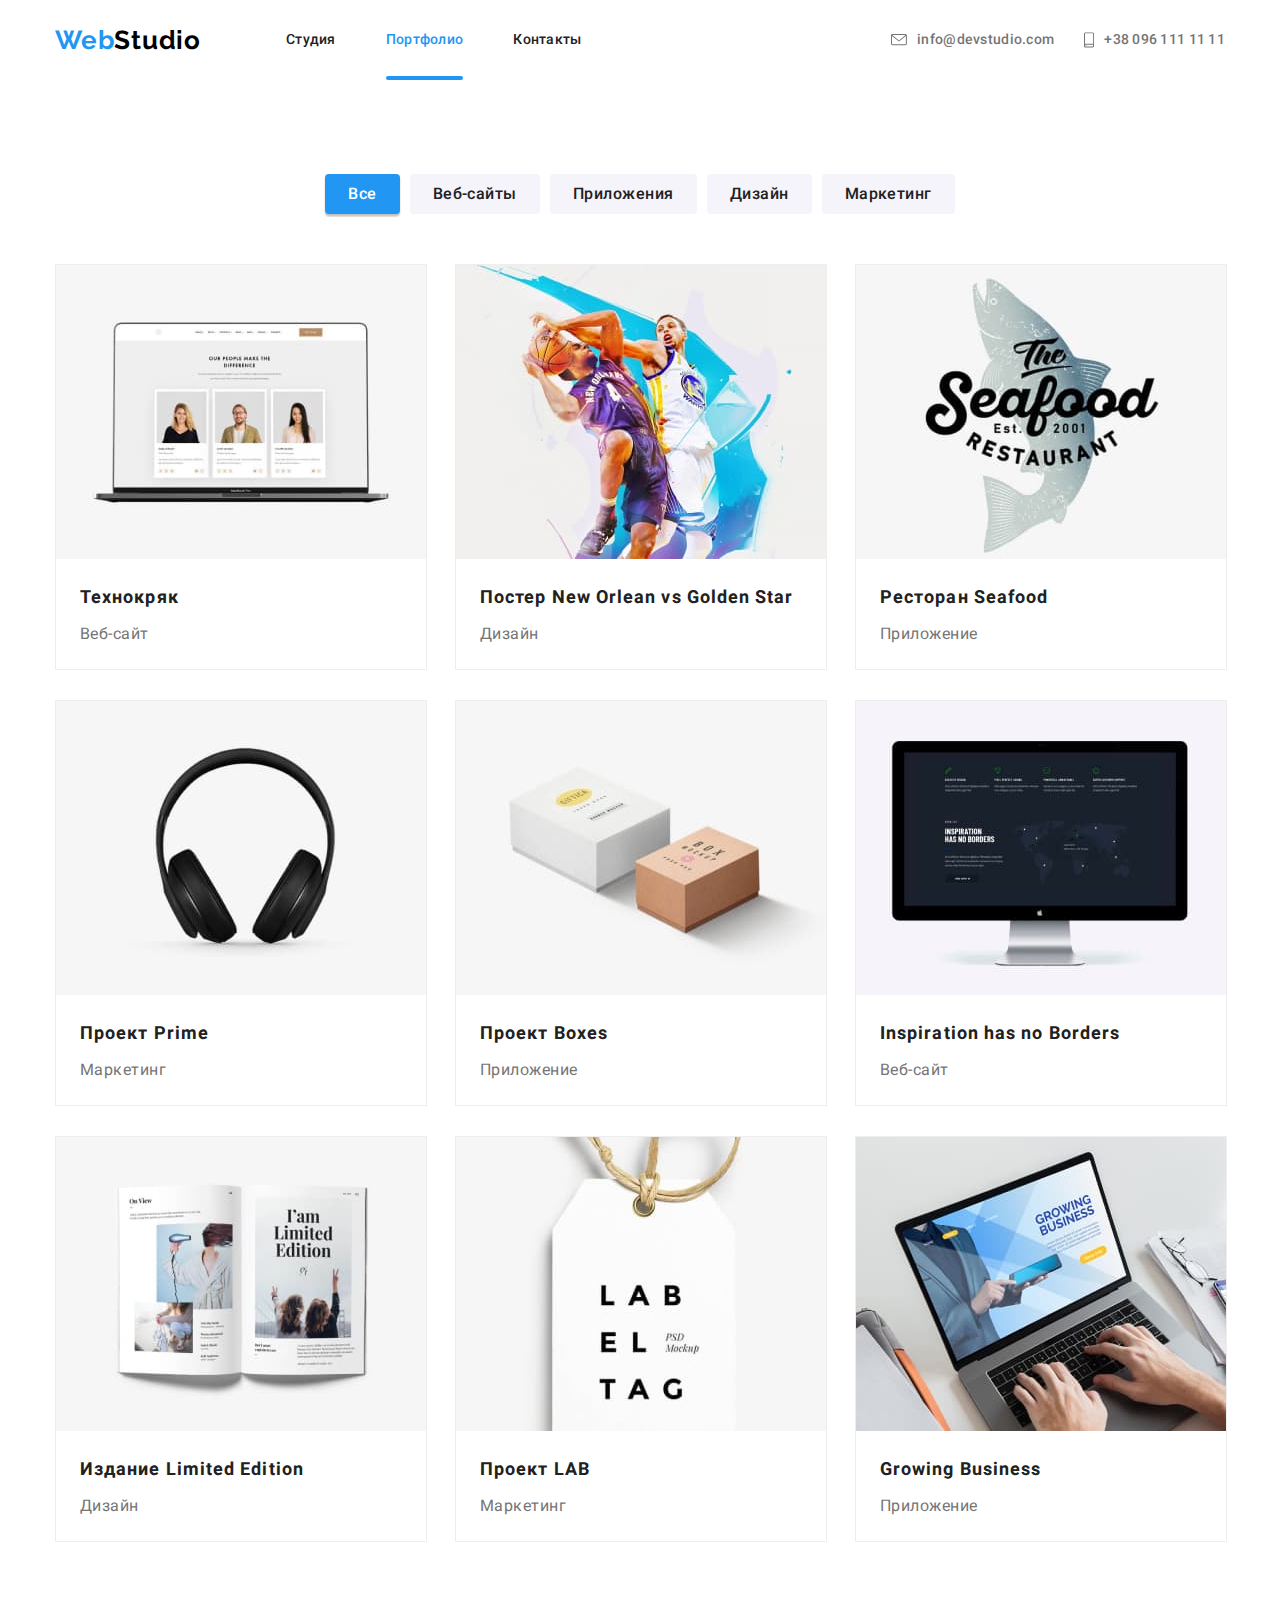
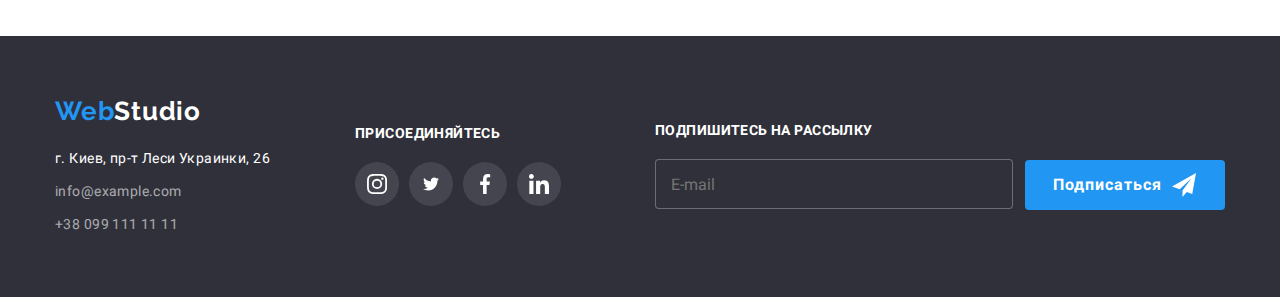
==== portfolio.html @ 04c22fa9 "добавляет файлы предыдущей работы" ====
<!DOCTYPE html>
<html lang="en">
  <head>
    <meta charset="UTF-8" />
    <meta name="viewport" content="width=device-width, initial-scale=1.0" />
    <meta http-equiv="X-UA-Compatible" content="IE=Edge" />
    <title>Portfolio</title>
    <link
      href="https://fonts.googleapis.com/css2?family=Raleway:wght@700&family=Roboto:wght@400;500;700;900&display=swap"
      rel="stylesheet"
    />
    <link
      rel="stylesheet"
      href="https://cdnjs.cloudflare.com/ajax/libs/modern-normalize/0.7.0/modern-normalize.min.css"
    />
    <link rel="stylesheet" href="./css/main.min.css" />
  </head>

  <body>
    <!--Шапка-->
    <header class="page-header">
      <div class="container flexbox">
        <nav class="main-nav">
          <a href="./index.html" class="logo"><span>Web</span>Studio</a>
          <ul class="site-nav list">
            <li class="item">
              <a href="./index.html" class="link hover-line">Студия</a>
            </li>
            <li class="item">
              <a href="./portfolio.html" class="link current">Портфолио</a>
            </li>
            <li class="item">
              <a href="#contacts" class="link hover-line">Контакты</a>
            </li>
          </ul>
        </nav>
        <ul class="contacts list">
          <li class="contacts-item">
            <a class="link mail" href="mailto:info@devstudio.com">
              <svg class="icon-envelope" width="16" height="12">
                <use href="./image/icon/sprite.svg#icon-envelope"></use>
              </svg>
              info@devstudio.com
            </a>
          </li>
          <li class="contacts-item">
            <a class="link phone" href="tel:+380961111111">
              <svg class="icon-smartphone" width="10" height="16">
                <use href="./image/icon/sprite.svg#icon-smartphone"></use>
              </svg>
              +38 096 111 11 11
            </a>
          </li>
        </ul>
      </div>
    </header>

    <main>
      <!--Портфолио-->
      <section class="section">
        <div class="container">
          <h1 class="section-title visually-hidden">Портфолио</h1>

          <ul class="list filter">
            <li>
              <button type="button" class="filter-button active">Все</button>
            </li>
            <li>
              <button type="button" class="filter-button">Веб-сайты</button>
            </li>
            <li>
              <button type="button" class="filter-button">Приложения</button>
            </li>
            <li>
              <button type="button" class="filter-button">Дизайн</button>
            </li>
            <li>
              <button type="button" class="filter-button">Маркетинг</button>
            </li>
          </ul>

          <ul class="portfolio list">
            <li class="portfolio-item">
              <a class="portfolio-link link" href="">
                <div class="picture">
                  <img src="./image/techno.jpg" alt="технокряк" width="370" />
                  <p class="text">
                    Технокряк это современная площадка распространения
                    коронавируса. Компании используют эту платформу для
                    цифрового шпионажа и атак на защищённые сервера конкурентов.
                  </p>
                </div>
                <div class="content">
                  <h2 class="subtitle">Технокряк</h2>
                  <p class="subject">Веб-сайт</p>
                </div>
              </a>
            </li>
            <li class="portfolio-item">
              <a class="portfolio-link link" href="">
                <div class="picture">
                  <img src="./image/poster.jpg" alt="постер" width="370" />
                  <p class="text">
                    Технокряк это современная площадка распространения
                    коронавируса. Компании используют эту платформу для
                    цифрового шпионажа и атак на защищённые сервера конкурентов.
                  </p>
                </div>

                <div class="content">
                  <h2 class="subtitle">Постер New Orlean vs Golden Star</h2>
                  <p class="subject">Дизайн</p>
                </div>
              </a>
            </li>
            <li class="portfolio-item">
              <a class="portfolio-link link" href="">
                <div class="picture">
                  <img
                    src="./image/restaurant.jpg"
                    alt="лого ресторана"
                    width="370"
                  />
                  <p class="text">
                    Технокряк это современная площадка распространения
                    коронавируса. Компании используют эту платформу для
                    цифрового шпионажа и атак на защищённые сервера конкурентов.
                  </p>
                </div>

                <div class="content">
                  <h2 class="subtitle">Ресторан Seafood</h2>
                  <p class="subject">Приложение</p>
                </div>
              </a>
            </li>
            <li class="portfolio-item">
              <a class="portfolio-link link" href="">
                <div class="picture">
                  <img src="./image/prime.jpg" alt="наушники" width="370" />
                  <p class="text">
                    Технокряк это современная площадка распространения
                    коронавируса. Компании используют эту платформу для
                    цифрового шпионажа и атак на защищённые сервера конкурентов.
                  </p>
                </div>

                <div class="content">
                  <h2 class="subtitle">Проект Prime</h2>
                  <p class="subject">Маркетинг</p>
                </div>
              </a>
            </li>
            <li class="portfolio-item">
              <a class="portfolio-link link" href="">
                <div class="picture">
                  <img src="./image/boxes.jpg" alt="коробки" width="370" />
                  <p class="text">
                    Технокряк это современная площадка распространения
                    коронавируса. Компании используют эту платформу для
                    цифрового шпионажа и атак на защищённые сервера конкурентов.
                  </p>
                </div>
                <div class="content">
                  <h2 class="subtitle">Проект Boxes</h2>
                  <p class="subject">Приложение</p>
                </div>
              </a>
            </li>
            <li class="portfolio-item">
              <a class="portfolio-link link" href="">
                <div class="picture">
                  <img
                    src="./image/inspiration.jpg"
                    alt="монитор"
                    width="370"
                  />
                  <p class="text">
                    Технокряк это современная площадка распространения
                    коронавируса. Компании используют эту платформу для
                    цифрового шпионажа и атак на защищённые сервера конкурентов.
                  </p>
                </div>
                <div class="content">
                  <h2 class="subtitle">Inspiration has no Borders</h2>
                  <p class="subject">Веб-сайт</p>
                </div>
              </a>
            </li>
            <li class="portfolio-item">
              <a class="portfolio-link link" href="">
                <div class="picture">
                  <img src="./image/edition.jpg" alt="издание" width="370" />
                  <p class="text">
                    Технокряк это современная площадка распространения
                    коронавируса. Компании используют эту платформу для
                    цифрового шпионажа и атак на защищённые сервера конкурентов.
                  </p>
                </div>
                <div class="content">
                  <h2 class="subtitle">Издание Limited Edition</h2>
                  <p class="subject">Дизайн</p>
                </div>
              </a>
            </li>
            <li class="portfolio-item">
              <a class="portfolio-link link" href="">
                <div class="picture">
                  <img src="./image/lab.jpg" alt="Проект LAB" width="370" />
                  <p class="text">
                    Технокряк это современная площадка распространения
                    коронавируса. Компании используют эту платформу для
                    цифрового шпионажа и атак на защищённые сервера конкурентов.
                  </p>
                </div>
                <div class="content">
                  <h2 class="subtitle">Проект LAB</h2>
                  <p class="subject">Маркетинг</p>
                </div>
              </a>
            </li>
            <li class="portfolio-item">
              <a class="portfolio-link link" href="">
                <div class="picture">
                  <img src="./image/business.jpg" alt="" width="370" />
                  <p class="text">
                    Технокряк это современная площадка распространения
                    коронавируса. Компании используют эту платформу для
                    цифрового шпионажа и атак на защищённые сервера конкурентов.
                  </p>
                </div>
                <div class="content">
                  <h2 class="subtitle">Growing Business</h2>
                  <p class="subject">Приложение</p>
                </div>
              </a>
            </li>
          </ul>
        </div>
      </section>
    </main>

    <!-- Подвал -->

    <footer class="footer">
      <div class="container footer-container">
        <div class="footer-flexbox">
          <a href="./index.html" class="footer-logo logo"
            ><span>Web</span>Studio</a
          >
          <address class="address" id="contacts">
            г. Киев, пр-т Леси Украинки, 26 <br />
            <a href="mailto:info@example.com" class="footer-contacts link"
              >info@example.com</a
            ><br />
            <a href="tel:+380991111111" class="footer-contacts link"
              >+38 099 111 11 11</a
            >
          </address>
        </div>

        <div class="footer-flexbox">
          <b class="caption">присоединяйтесь</b>
          <ul class="social-links list">
            <li class="social-item">
              <a
                class="social-link link"
                href="https://www.instagram.com/"
                target="_blank"
                rel="noreferrer noopener"
                ><svg class="icon-insta icons" width="20" height="20">
                  <use href="./image/icon/sprite.svg#icon-insta"></use></svg
              ></a>
            </li>
            <li class="social-item">
              <a
                class="social-link link"
                href="https://www.twitter.com/"
                target="_blank"
                rel="noreferrer noopener"
                ><svg class="icon-twitter icons" width="20" height="16">
                  <use href="./image/icon/sprite.svg#icon-twitter"></use></svg
              ></a>
            </li>
            <li class="social-item">
              <a
                class="social-link link"
                href="https://www.facebook.com/"
                target="_blank"
                rel="noreferrer noopener"
                ><svg class="icon-facebook icons" width="20" height="30">
                  <use href="./image/icon/sprite.svg#icon-facebook"></use></svg
              ></a>
            </li>
            <li class="social-item">
              <a
                class="social-link link"
                href="https://www.linkedin.com/"
                target="_blank"
                rel="noreferrer noopener"
                ><svg class="icon-linkedin icons" width="20" height="20">
                  <use href="./image/icon/sprite.svg#icon-linkedin"></use></svg
              ></a>
            </li>
          </ul>
        </div>
        <div class="footer-flexbox subscribe">
          <b class="caption">Подпишитесь на рассылку</b>
          <!-- форма для введения электронной почты -->
          <form>
            <input
              type="email"
              name="user-email"
              class="footer-subscribe"
              placeholder="E-mail"
            />
            <!--<input type="submit" value="Подписаться">-->
            <button type="submit" class="button plane">
              Подписаться
              <svg class="icon-plane" width="24" height="24">
                <use href="./image/icon/sprite.svg#icon-plane"></use>
              </svg>
            </button>
          </form>
        </div>
      </div>
    </footer>
  </body>
</html>
---- css/main.min.css ----
@font-face{font-family:"Raleway";src:url("../fonts/Raleway-Bold.eot");src:local("☺"),url("../fonts/Raleway-Bold.woff") format("woff"),url("../fonts/Raleway-Bold.ttf") format("truetype"),url("../fonts/Raleway-Bold.svg") format("svg");font-weight:700;font-style:normal}@font-face{font-family:"Roboto";src:url("../fonts/Roboto-Black.eot");src:local("☺"),url("../fonts/Roboto-Black.woff") format("woff"),url("../fonts/Roboto-Black.ttf") format("truetype"),url("../fonts/Roboto-Black.svg") format("svg");font-weight:900;font-style:normal}@font-face{font-family:"Roboto";src:url("../fonts/Roboto-Bold.eot");src:local("☺"),url("../fonts/Roboto-Bold.woff") format("woff"),url("../fonts/Roboto-Bold.ttf") format("truetype"),url("../fonts/Roboto-Bold.svg") format("svg");font-weight:700;font-style:normal}@font-face{font-family:"Roboto";src:url("../fonts/Roboto-Medium.eot");src:local("☺"),url("../fonts/Roboto-Medium.woff") format("woff"),url("../fonts/Roboto-Medium.ttf") format("truetype"),url("../fonts/Roboto-Medium.svg") format("svg");font-weight:500;font-style:normal}@font-face{font-family:"Roboto";src:url("../fonts/Roboto-Regular.eot");src:local("☺"),url("../fonts/Roboto-Regular.woff") format("woff"),url("../fonts/Roboto-Regular.ttf") format("truetype"),url("../fonts/Roboto-Regular.svg") format("svg");font-weight:400;font-style:normal}/*! modern-normalize v1.0.0 | MIT License | https://github.com/sindresorhus/modern-normalize */*,*::before,*::after{-webkit-box-sizing:border-box;box-sizing:border-box}:root{-moz-tab-size:4;-o-tab-size:4;tab-size:4}html{line-height:1.15;-webkit-text-size-adjust:100%}body{margin:0}body{font-family:system-ui,-apple-system,"Segoe UI",Roboto,Helvetica,Arial,sans-serif,"Apple Color Emoji","Segoe UI Emoji"}hr{height:0;color:inherit}abbr[title]{-webkit-text-decoration:underline dotted;text-decoration:underline dotted}b,strong{font-weight:bolder}code,kbd,samp,pre{font-family:ui-monospace, SFMono-Regular, Consolas, "Liberation Mono", Menlo, monospace;font-size:1em}small{font-size:80%}sub,sup{font-size:75%;line-height:0;position:relative;vertical-align:baseline}sub{bottom:-0.25em}sup{top:-0.5em}table{text-indent:0;border-color:inherit}button,input,optgroup,select,textarea{font-family:inherit;font-size:100%;line-height:1.15;margin:0}button,select{text-transform:none}button,[type="button"],[type="reset"],[type="submit"]{-webkit-appearance:button}::-moz-focus-inner{border-style:none;padding:0}:-moz-focusring{outline:1px dotted ButtonText}:-moz-ui-invalid{box-shadow:none}legend{padding:0}progress{vertical-align:baseline}::-webkit-inner-spin-button,::-webkit-outer-spin-button{height:auto}[type="search"]{-webkit-appearance:textfield;outline-offset:-2px}::-webkit-search-decoration{-webkit-appearance:none}::-webkit-file-upload-button{-webkit-appearance:button;font:inherit}summary{display:list-item}html{-webkit-box-sizing:border-box;box-sizing:border-box}*,*::before,*::after{-webkit-box-sizing:inherit;box-sizing:inherit}body{background-color:#fff;color:#757575;font-family:"Roboto", sans-serif;font-style:normal}p{margin-top:0px;margin-bottom:0px}img{display:block}.visually-hidden{position:absolute !important;clip:rect(1px 1px 1px 1px);clip:rect(1px, 1px, 1px, 1px);padding:0 !important;border:0 !important;height:1px !important;width:1px !important;overflow:hidden}.list{padding:0px;margin:0px;list-style:none}.link{text-decoration:none}.logo{display:inline-block;margin-right:85px;color:#000;font-family:"Raleway", sans-serif;font-weight:700;font-size:26px;line-height:1.19;letter-spacing:0.03em;text-decoration:none;-webkit-transition:250ms color cubic-bezier(0.4, 0, 0.2, 1);transition:250ms color cubic-bezier(0.4, 0, 0.2, 1)}.logo>span{color:#2196f3}.logo:hover,.logo:focus{color:#2196f3}.social-link{display:-webkit-box;display:-ms-flexbox;display:flex;-webkit-box-pack:center;-ms-flex-pack:center;justify-content:center;-webkit-box-align:center;-ms-flex-align:center;align-items:center;width:44px;height:44px;border-radius:50%;fill:#afb1b8;background-color:#fff;-webkit-transition:250ms background-color cubic-bezier(0.4, 0, 0.2, 1),250ms fill cubic-bezier(0.4, 0, 0.2, 1);transition:250ms background-color cubic-bezier(0.4, 0, 0.2, 1),250ms fill cubic-bezier(0.4, 0, 0.2, 1)}.social-link:hover,.social-link:focus{background-color:#2196f3;fill:#fff}.social-links{display:-webkit-box;display:-ms-flexbox;display:flex;padding-left:32px;padding-right:32px}.social-item{width:calc((100% - 10px * 3) / 4)}.social-item:not(:last-child){margin-right:10px}.container{width:1200px;margin-left:auto;margin-right:auto;padding-left:15px;padding-right:15px}.flexbox{display:-webkit-box;display:-ms-flexbox;display:flex;-webkit-box-align:center;-ms-flex-align:center;align-items:center}.main-nav{display:-webkit-box;display:-ms-flexbox;display:flex;-webkit-box-align:center;-ms-flex-align:center;align-items:center}.site-nav.list,.contacts.list{display:-webkit-box;display:-ms-flexbox;display:flex;-webkit-box-align:center;-ms-flex-align:center;align-items:center}.site-nav>.item:not(:last-child){margin-right:50px}.site-nav .link{position:relative;display:block;padding-top:32px;padding-bottom:32px;color:#212121;font-weight:500;font-size:14px;line-height:1.14;letter-spacing:0.02em;-webkit-transition:250ms color cubic-bezier(0.4, 0, 0.2, 1);transition:250ms color cubic-bezier(0.4, 0, 0.2, 1)}.site-nav .link.current{position:relative;color:#2196f3}.hover-line::after{content:"";position:absolute;bottom:0;left:0;width:100%;height:4px;border-radius:2px;background-color:#2196f3;-webkit-transform:scaleX(0);transform:scaleX(0);-webkit-transition:250ms -webkit-transform cubic-bezier(0.4, 0, 0.2, 1);transition:250ms -webkit-transform cubic-bezier(0.4, 0, 0.2, 1);transition:250ms transform cubic-bezier(0.4, 0, 0.2, 1);transition:250ms transform cubic-bezier(0.4, 0, 0.2, 1), 250ms -webkit-transform cubic-bezier(0.4, 0, 0.2, 1)}.hover-line:hover::after,.hover-line:focus::after{-webkit-transform:scaleX(1);transform:scaleX(1)}.link.current::after{content:"";position:absolute;bottom:0;left:0;width:100%;height:4px;border-radius:2px;background-color:#2196f3}.site-nav .link:hover,.site-nav .link:focus{color:#2196f3}.contacts{margin-left:auto}.contacts .link{display:-webkit-box;display:-ms-flexbox;display:flex;margin-left:30px;padding-bottom:32px;padding-top:32px;color:inherit;font-weight:500;font-size:14px;line-height:1.14;letter-spacing:0.02em;-webkit-transition:250ms color cubic-bezier(0.4, 0, 0.2, 1);transition:250ms color cubic-bezier(0.4, 0, 0.2, 1)}.contacts .link:hover,.contacts .link:focus{color:#2196f3}.contacts a.link.mail{-webkit-box-align:center;-ms-flex-align:center;align-items:center;margin-left:0px}.contacts-link{margin-left:10px}.icon-smartphone,.icon-envelope{margin-right:10px;fill:#757575;-webkit-transition:250ms fill cubic-bezier(0.4, 0, 0.2, 1);transition:250ms fill cubic-bezier(0.4, 0, 0.2, 1)}.link.phone:hover .icon-smartphone,.link.phone:focus .icon-smartphone,.link.mail:hover .icon-envelope,.link.mail:focus .icon-envelope{fill:#2196f3}.hero{display:block;text-align:center}.hero-title{margin-top:0px;margin-bottom:30px;color:#fff;font-weight:900;font-size:44px;line-height:1.36;text-align:center;letter-spacing:0.06em;text-transform:uppercase}.overlay{max-width:100%;min-height:600px;margin-left:auto;margin-right:auto;max-width:1600px;background-color:#c4c4c4;background-image:-webkit-gradient(linear, left top, left bottom, from(rgba(47,48,58,0.4)), to(rgba(47,48,58,0.4))),url(../image/hero.jpg);background-image:linear-gradient(rgba(47,48,58,0.4) 0%, rgba(47,48,58,0.4) 100%),url(../image/hero.jpg);background-repeat:no-repeat;background-position:center;background-size:cover;padding-top:200px}.section{padding-top:94px;padding-bottom:94px}.section-title{margin-top:0px;margin-bottom:50px;color:#212121;font-weight:700;font-size:36px;line-height:1.167;text-align:center;letter-spacing:0.03em}.title{margin-bottom:10px;margin-top:0px;color:#212121;font-weight:700;font-size:14px;line-height:1.14;letter-spacing:0.03em;text-transform:uppercase}.list.filter{display:-webkit-box;display:-ms-flexbox;display:flex;-webkit-box-pack:center;-ms-flex-pack:center;justify-content:center;padding-bottom:50px}.portfolio.list{display:-webkit-box;display:-ms-flexbox;display:flex;-ms-flex-wrap:wrap;flex-wrap:wrap}.portfolio-item{width:370px;margin-right:30px;margin-bottom:30px}.portfolio-item:nth-child(3n){margin-right:0px}.portfolio-item:nth-last-child(-n+3){margin-bottom:0px}.portfolio-link{display:inline-block;border:1px solid #eeeeee;-webkit-transition:250ms -webkit-box-shadow cubic-bezier(0.4, 0, 0.2, 1);transition:250ms -webkit-box-shadow cubic-bezier(0.4, 0, 0.2, 1);transition:250ms box-shadow cubic-bezier(0.4, 0, 0.2, 1);transition:250ms box-shadow cubic-bezier(0.4, 0, 0.2, 1), 250ms -webkit-box-shadow cubic-bezier(0.4, 0, 0.2, 1)}.portfolio-link:hover,.portfolio-link:focus{-webkit-box-shadow:0px 1px 1px rgba(0,0,0,0.12),0px 4px 4px rgba(0,0,0,0.06),1px 4px 6px rgba(0,0,0,0.16);box-shadow:0px 1px 1px rgba(0,0,0,0.12),0px 4px 4px rgba(0,0,0,0.06),1px 4px 6px rgba(0,0,0,0.16)}.portfolio-link:hover .text,.portfolio-link:focus .text{-webkit-transform:translateY(0%);transform:translateY(0%)}.picture{position:relative;overflow:hidden}.text{position:absolute;top:0;bottom:0;opacity:1;padding:63px 24px;color:#fff;background-color:rgba(33,150,243,0.9);font-weight:400;font-size:18px;line-height:1.56;letter-spacing:0.03em;-webkit-transform:translateY(100%);transform:translateY(100%);-webkit-transition:250ms -webkit-transform cubic-bezier(0.4, 0, 0.2, 1);transition:250ms -webkit-transform cubic-bezier(0.4, 0, 0.2, 1);transition:250ms transform cubic-bezier(0.4, 0, 0.2, 1);transition:250ms transform cubic-bezier(0.4, 0, 0.2, 1), 250ms -webkit-transform cubic-bezier(0.4, 0, 0.2, 1)}.content{margin:20px 24px}.subtitle{margin-top:0px;margin-bottom:4px;color:#212121;font-weight:700;font-size:18px;line-height:2;letter-spacing:0.06em}.subject{color:#757575;font-weight:400;font-size:16px;line-height:1.875;letter-spacing:0.03em}.section.features{padding-bottom:0px}.features-list{display:-webkit-box;display:-ms-flexbox;display:flex;-ms-flex-wrap:wrap;flex-wrap:wrap}.features-list>.item{width:270px;margin-right:30px}.features-list>.item:nth-child(4n){margin-right:0px}.features-list .title{color:#212121}.features-item{fill:#212121}.faetures-background{display:-webkit-box;display:-ms-flexbox;display:flex;-webkit-box-align:center;-ms-flex-align:center;align-items:center;-webkit-box-pack:center;-ms-flex-pack:center;justify-content:center;width:270px;height:120px;border-radius:4px;margin-bottom:30px;background-color:#f5f4fa}.desc{font-weight:400;font-size:14px;line-height:1.71;letter-spacing:0.03em}.work-items{display:-webkit-box;display:-ms-flexbox;display:flex}.work-items>.item{position:relative;margin-right:30px;margin-bottom:30px}.work-items>.item:nth-child(3n){margin-right:0px}.work-items>.item:nth-child(-n+3){margin-bottom:0px}.work{position:absolute;bottom:0;left:0;width:100%;height:70px;padding:27px 82px;background-color:rgba(47,48,58,0.8);color:#fff;font-weight:700;font-size:14px;line-height:1.14;text-align:center;letter-spacing:0.03em;text-transform:uppercase}.section-team{background-color:#f5f4fa}.team{margin-top:0px;margin-bottom:10px;color:#212121;font-weight:500;font-size:16px;line-height:1.19;text-align:center;letter-spacing:0.03em}.team-list{display:-webkit-box;display:-ms-flexbox;display:flex}.team-list>.team-item:not(:last-child){margin-right:30px}.team-item{width:270px;padding-bottom:24px;border-radius:0px 0px 4px 4px;-webkit-box-shadow:0px 1px 3px rgba(0,0,0,0.12),0px 1px 1px rgba(0,0,0,0.14),0px 2px 1px rgba(0,0,0,0.2);box-shadow:0px 1px 3px rgba(0,0,0,0.12),0px 1px 1px rgba(0,0,0,0.14),0px 2px 1px rgba(0,0,0,0.2);background-color:#fff}.team-item>.img{margin-bottom:30px}.prof{margin-bottom:16px;color:#757575;font-weight:normal;font-size:16px;line-height:1.19;text-align:center;letter-spacing:0.03em}.clients{display:-webkit-box;display:-ms-flexbox;display:flex}.clients-item:not(:last-child){margin-right:30px}.clients-item-link{display:-webkit-box;display:-ms-flexbox;display:flex;-webkit-box-pack:center;-ms-flex-pack:center;justify-content:center;-webkit-box-align:center;-ms-flex-align:center;align-items:center;-webkit-box-sizing:border-box;box-sizing:border-box;width:170px;height:90px;border:1px solid #afb1b8;border-radius:4px;-webkit-transition:250ms border-color cubic-bezier(0.4, 0, 0.2, 1);transition:250ms border-color cubic-bezier(0.4, 0, 0.2, 1)}.icon-client{fill:#afb1b8;-webkit-transition:250ms fill cubic-bezier(0.4, 0, 0.2, 1);transition:250ms fill cubic-bezier(0.4, 0, 0.2, 1)}.clients-item-link:hover>.icon-client,.clients-item-link:focus>.icon-client,.clients-item-link:hover,.clients-item-link:focus{fill:#2196f3;border-color:#2196f3}.button{display:inline-block;text-align:center;min-width:200px;padding:10px 32px;border-width:0px;border-radius:4px;color:#fff;background-color:#2196f3;font-family:"Roboto", sans-serif;font-weight:700;font-size:16px;line-height:1.875;letter-spacing:0.06em;-webkit-transition:250ms color cubic-bezier(0.4, 0, 0.2, 1),250ms background-color cubic-bezier(0.4, 0, 0.2, 1);transition:250ms color cubic-bezier(0.4, 0, 0.2, 1),250ms background-color cubic-bezier(0.4, 0, 0.2, 1)}.button:hover,.button:focus{cursor:pointer;color:#2196f3;background-color:#f5f4fa}.filter-button.active{color:#fff;background-color:#2196f3;-webkit-box-shadow:0px 3px 1px rgba(0,0,0,0.1),0px 1px 2px rgba(0,0,0,0.08),0px 2px 2px rgba(0,0,0,0.12);box-shadow:0px 3px 1px rgba(0,0,0,0.1),0px 1px 2px rgba(0,0,0,0.08),0px 2px 2px rgba(0,0,0,0.12)}.button.plane{display:-webkit-inline-box;display:-ms-inline-flexbox;display:inline-flex;-webkit-box-align:center;-ms-flex-align:center;align-items:center;padding-left:28px;padding-right:28px}.button-close{position:absolute;top:8px;right:8px;width:30px;height:30px;border-radius:50%;border:1px solid rgba(0,0,0,0.1);fill:#000;background-color:#fff;-webkit-transition:fill 250ms cubic-bezier(0.4, 0, 0.2, 1);transition:fill 250ms cubic-bezier(0.4, 0, 0.2, 1)}.button-close:hover .close{fill:#2196f3}.button-close:hover{cursor:pointer;-webkit-box-shadow:0px 1px 3px rgba(0,0,0,0.12),0px 1px 1px rgba(0,0,0,0.14),0px 2px 1px rgba(0,0,0,0.2);box-shadow:0px 1px 3px rgba(0,0,0,0.12),0px 1px 1px rgba(0,0,0,0.14),0px 2px 1px rgba(0,0,0,0.2)}.icon-plane{margin-left:10px;fill:#fff;-webkit-transition:250ms fill cubic-bezier(0.4, 0, 0.2, 1);transition:250ms fill cubic-bezier(0.4, 0, 0.2, 1)}.button.plane:hover .icon-plane,.button.plane:focus .icon-plane{fill:#2196f3}.filter-button{display:inline-block;text-align:center;padding:6px 22px;min-width:73px;border:1px solid transparent;border-radius:4px;color:#212121;background-color:#f5f4fa;font-family:"Roboto", sans-serif;font-weight:500;font-size:16px;line-height:1.625;letter-spacing:0.03em;-webkit-transition:250ms color cubic-bezier(0.4, 0, 0.2, 1),250ms background-color cubic-bezier(0.4, 0, 0.2, 1),250ms -webkit-box-shadow cubic-bezier(0.4, 0, 0.2, 1);transition:250ms color cubic-bezier(0.4, 0, 0.2, 1),250ms background-color cubic-bezier(0.4, 0, 0.2, 1),250ms -webkit-box-shadow cubic-bezier(0.4, 0, 0.2, 1);transition:250ms color cubic-bezier(0.4, 0, 0.2, 1),250ms background-color cubic-bezier(0.4, 0, 0.2, 1),250ms box-shadow cubic-bezier(0.4, 0, 0.2, 1);transition:250ms color cubic-bezier(0.4, 0, 0.2, 1),250ms background-color cubic-bezier(0.4, 0, 0.2, 1),250ms box-shadow cubic-bezier(0.4, 0, 0.2, 1),250ms -webkit-box-shadow cubic-bezier(0.4, 0, 0.2, 1)}.filter-button:hover,.filter-button:focus{color:#fff;background-color:#2196f3;cursor:pointer;-webkit-box-shadow:0px 3px 1px rgba(0,0,0,0.1),0px 1px 2px rgba(0,0,0,0.08),0px 2px 2px rgba(0,0,0,0.12);box-shadow:0px 3px 1px rgba(0,0,0,0.1),0px 1px 2px rgba(0,0,0,0.08),0px 2px 2px rgba(0,0,0,0.12)}.filter>li:not(:last-child){margin-right:10px}.footer{background-color:#2f303a;color:#fff}.footer-container{display:-webkit-box;display:-ms-flexbox;display:flex;-webkit-box-align:center;-ms-flex-align:center;align-items:center;padding-top:60px;padding-bottom:60px}.footer-flexbox:not(:last-child){width:270px;margin-right:30px}.footer-flexbox.subscribe{width:570px}.address{font-family:"Roboto", sans-serif;font-style:normal;font-weight:400;font-size:14px;line-height:1.71;letter-spacing:0.03em}.footer-contacts{display:inline-block;margin-top:9px;color:rgba(255,255,255,0.6)}.footer-logo{margin-bottom:20px;color:#fff}.footer-logo:hover,.footer-logo:focus,.footer-contacts:hover,.footer-contacts:focus{color:#2196f3}.footer .social-links{padding-left:0px;padding-right:64px}.footer .social-link{background-color:rgba(255,255,255,0.1);fill:#ffffff}.footer .social-link:hover,.footer .social-link:focus{background-color:#2196f3}.footer-subscribe{display:inline-block;height:50px;width:358px;padding-left:15px;padding-top:15px;padding-bottom:15px;margin-right:8px;border:1px solid rgba(255,255,255,0.3);border-radius:4px;background-color:#2f303a;color:rgba(255,255,255,0.6)}.caption{display:-webkit-box;display:-ms-flexbox;display:flex;margin-bottom:20px;font-weight:700;font-size:14px;line-height:1.14;letter-spacing:0.03em;text-transform:uppercase}.backdrop{position:fixed;top:0;left:0;width:100%;height:100%;background-color:rgba(0,0,0,0.2)}.backdrop.is-hidden{opacity:0;pointer-events:none}.backdrop.is-hidden .modal{-webkit-transform:translate(-50%, -50%) scale(0.5);transform:translate(-50%, -50%) scale(0.5)}.modal{position:absolute;top:50%;left:50%;-webkit-transform:translate(-50%, -50%) scale(1);transform:translate(-50%, -50%) scale(1);min-width:528px;min-height:581px;border-radius:4px;-webkit-box-shadow:0px 1px 3px rgba(0,0,0,0.12),0px 1px 1px rgba(0,0,0,0.14),0px 2px 1px rgba(0,0,0,0.2);box-shadow:0px 1px 3px rgba(0,0,0,0.12),0px 1px 1px rgba(0,0,0,0.14),0px 2px 1px rgba(0,0,0,0.2);background-color:#fff;-webkit-transition:250ms -webkit-transform cubic-bezier(0.4, 0, 0.2, 1);transition:250ms -webkit-transform cubic-bezier(0.4, 0, 0.2, 1);transition:250ms transform cubic-bezier(0.4, 0, 0.2, 1);transition:250ms transform cubic-bezier(0.4, 0, 0.2, 1), 250ms -webkit-transform cubic-bezier(0.4, 0, 0.2, 1)}.form-modal{width:528px;height:581px;padding:40px}.form-modal-list{margin-bottom:30px}.form-paragraf{margin-bottom:12px;color:#212121;font-weight:700;font-size:20px;line-height:1.15;text-align:center;letter-spacing:0.03em}.form-fild{position:relative;display:-webkit-box;display:-ms-flexbox;display:flex;-webkit-box-orient:vertical;-webkit-box-direction:normal;-ms-flex-direction:column;flex-direction:column}.form-label{margin-bottom:4px;font-size:12px;line-height:1.1667;letter-spacing:0.01em}.form-input{height:40px;padding:11px 40px;margin-bottom:10px;border:1px solid rgba(33,33,33,0.2);border-radius:4px;outline-color:rgba(0,0,0,0.12);font-size:18px;-webkit-transition:outline-color 250ms cubic-bezier(0.4, 0, 0.2, 1);transition:outline-color 250ms cubic-bezier(0.4, 0, 0.2, 1)}.form-fild input:focus,.form-fild textarea:focus{outline-color:#2196f3;border:0px solid #fff;border-radius:0px}.icon{position:absolute;top:29px;left:15px}.icon-item{width:18px;height:18px;-webkit-transition:fill 250ms cubic-bezier(0.4, 0, 0.2, 1);transition:fill 250ms cubic-bezier(0.4, 0, 0.2, 1)}.form-input:focus ~ .icon>.icon-item{fill:#2196f3}.comment{height:120px;resize:none;padding:12px 16px;border:1px solid rgba(33,33,33,0.2);border-radius:4px;outline-color:rgba(0,0,0,0.12);-webkit-transition:outline-color 250ms cubic-bezier(0.4, 0, 0.2, 1);transition:outline-color 250ms cubic-bezier(0.4, 0, 0.2, 1)}.comment::-webkit-input-placeholder{color:rgba(117,117,117,0.5);font-size:14px;line-height:1.143;letter-spacing:0.01em}.comment:-ms-input-placeholder{color:rgba(117,117,117,0.5);font-size:14px;line-height:1.143;letter-spacing:0.01em}.comment::-ms-input-placeholder{color:rgba(117,117,117,0.5);font-size:14px;line-height:1.143;letter-spacing:0.01em}.comment::placeholder{color:rgba(117,117,117,0.5);font-size:14px;line-height:1.143;letter-spacing:0.01em}.checkbox{display:-webkit-box;display:-ms-flexbox;display:flex;-webkit-box-align:center;-ms-flex-align:center;align-items:center;-webkit-box-pack:center;-ms-flex-pack:center;justify-content:center;margin-top:20px;font-size:14px;line-height:1.714;letter-spacing:0.03em}.form-fild-checkbox{margin-top:20px;text-align:center}.icon-checkbox{display:inline-block;vertical-align:middle;width:16px;height:15px;margin-right:5px;border:1.8px solid #212121;border-radius:3px;background-color:#fff}.input-checkbox:checked+.icon-checkbox{border-color:transparent;background-color:#2196f3;background-image:url(../image/icon/check.svg);background-size:contain;background-origin:border-box}.agreement{margin-left:3px;color:#2196f3}.form-button{margin-left:124px;-webkit-box-shadow:0px 1px 3px rgba(0,0,0,0.12),0px 1px 1px rgba(0,0,0,0.14),0px 2px 1px rgba(0,0,0,0.2);box-shadow:0px 1px 3px rgba(0,0,0,0.12),0px 1px 1px rgba(0,0,0,0.14),0px 2px 1px rgba(0,0,0,0.2)}
/*# sourceMappingURL=main.min.css.map */
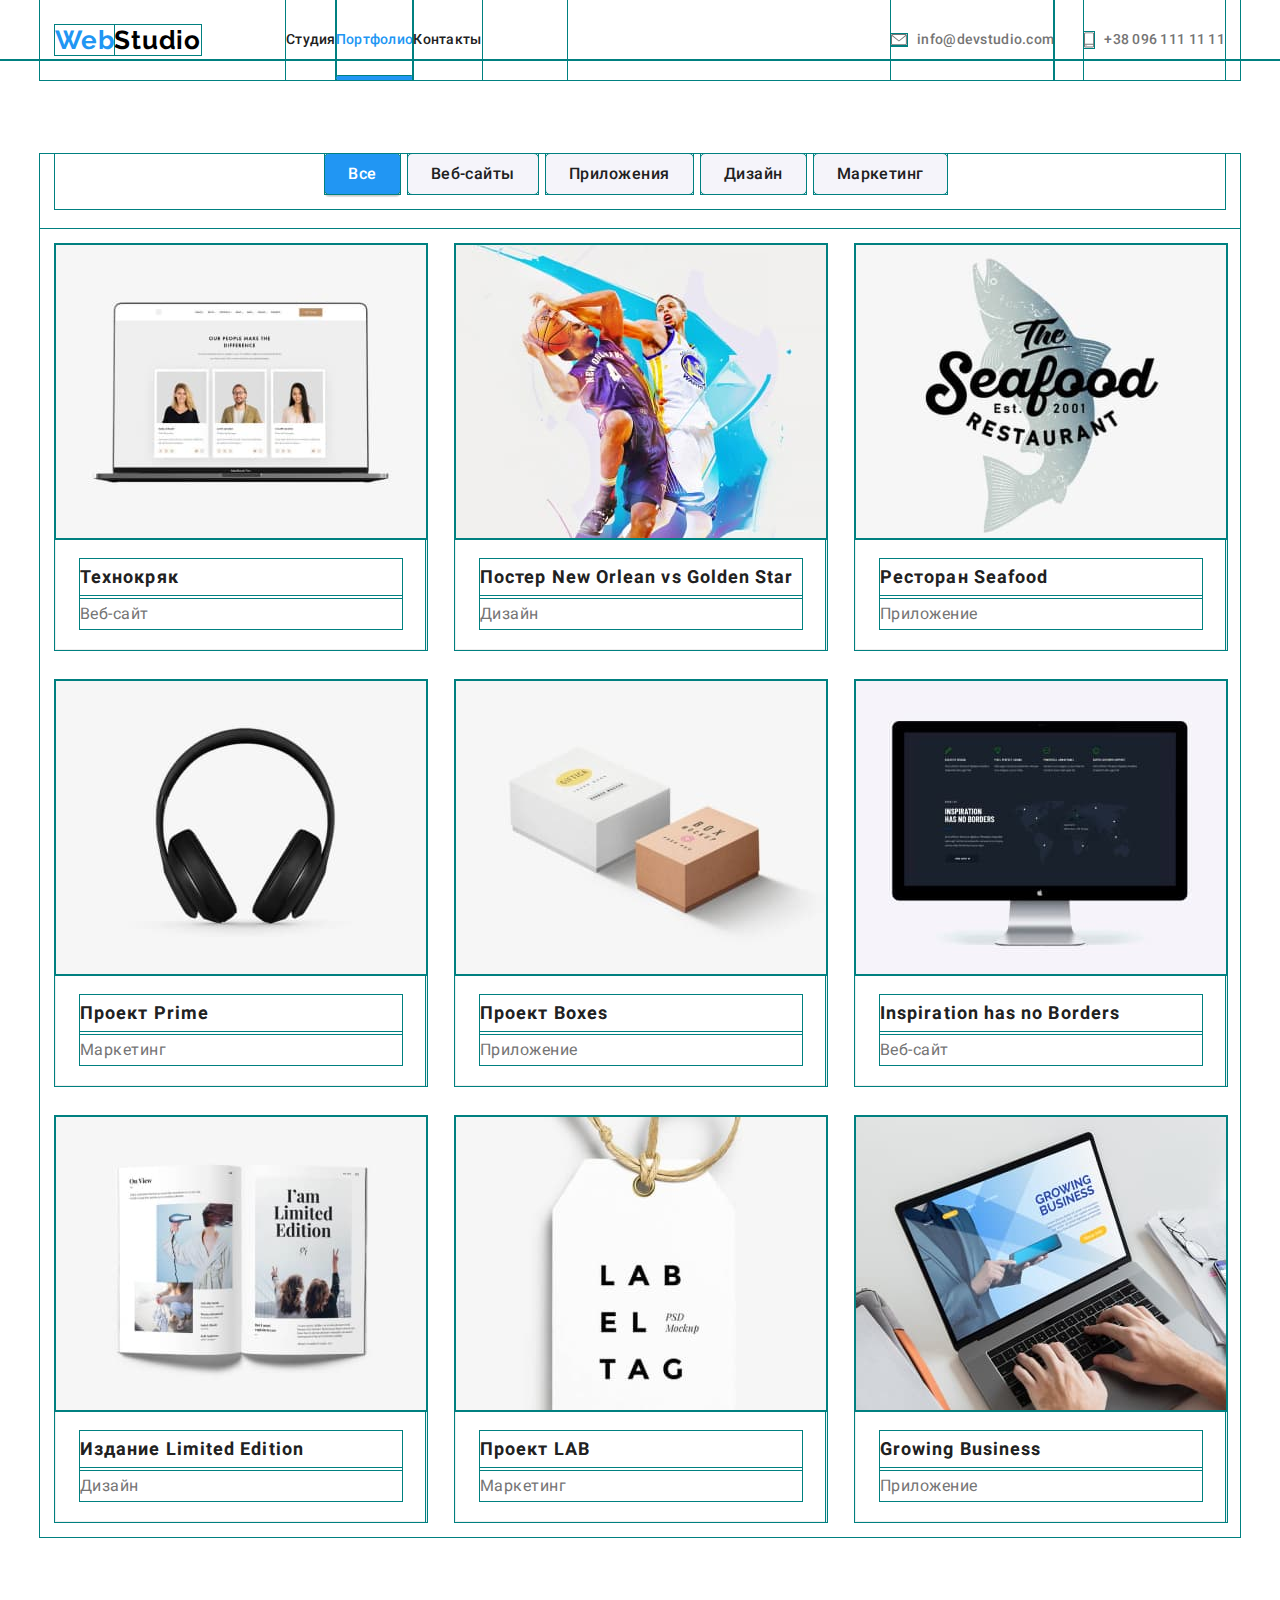
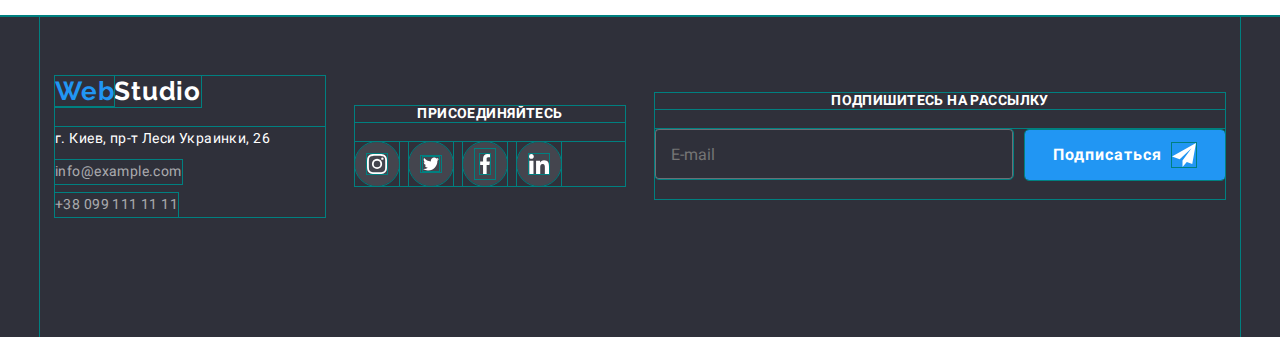
==== commit c0097bdc: "Добавляет адаптивную версию всех страниц и элементов макета" ====
--- a/portfolio.html
+++ b/portfolio.html
@@ -20,8 +20,8 @@
     <!--Шапка-->
     <header class="page-header">
       <div class="container flexbox">
+        <a href="./index.html" class="logo"><span>Web</span>Studio</a>
         <nav class="main-nav">
-          <a href="./index.html" class="logo"><span>Web</span>Studio</a>
           <ul class="site-nav list">
             <li class="item">
               <a href="./index.html" class="link hover-line">Студия</a>
@@ -79,7 +79,7 @@
             </li>
           </ul>
 
-          <ul class="portfolio list">
+          <ul class="container portfolio list">
             <li class="portfolio-item">
               <a class="portfolio-link link" href="">
                 <div class="picture">
--- a/css/main.min.css
+++ b/css/main.min.css
@@ -1,2 +1,2 @@
-@font-face{font-family:"Raleway";src:url("../fonts/Raleway-Bold.eot");src:local("☺"),url("../fonts/Raleway-Bold.woff") format("woff"),url("../fonts/Raleway-Bold.ttf") format("truetype"),url("../fonts/Raleway-Bold.svg") format("svg");font-weight:700;font-style:normal}@font-face{font-family:"Roboto";src:url("../fonts/Roboto-Black.eot");src:local("☺"),url("../fonts/Roboto-Black.woff") format("woff"),url("../fonts/Roboto-Black.ttf") format("truetype"),url("../fonts/Roboto-Black.svg") format("svg");font-weight:900;font-style:normal}@font-face{font-family:"Roboto";src:url("../fonts/Roboto-Bold.eot");src:local("☺"),url("../fonts/Roboto-Bold.woff") format("woff"),url("../fonts/Roboto-Bold.ttf") format("truetype"),url("../fonts/Roboto-Bold.svg") format("svg");font-weight:700;font-style:normal}@font-face{font-family:"Roboto";src:url("../fonts/Roboto-Medium.eot");src:local("☺"),url("../fonts/Roboto-Medium.woff") format("woff"),url("../fonts/Roboto-Medium.ttf") format("truetype"),url("../fonts/Roboto-Medium.svg") format("svg");font-weight:500;font-style:normal}@font-face{font-family:"Roboto";src:url("../fonts/Roboto-Regular.eot");src:local("☺"),url("../fonts/Roboto-Regular.woff") format("woff"),url("../fonts/Roboto-Regular.ttf") format("truetype"),url("../fonts/Roboto-Regular.svg") format("svg");font-weight:400;font-style:normal}/*! modern-normalize v1.0.0 | MIT License | https://github.com/sindresorhus/modern-normalize */*,*::before,*::after{-webkit-box-sizing:border-box;box-sizing:border-box}:root{-moz-tab-size:4;-o-tab-size:4;tab-size:4}html{line-height:1.15;-webkit-text-size-adjust:100%}body{margin:0}body{font-family:system-ui,-apple-system,"Segoe UI",Roboto,Helvetica,Arial,sans-serif,"Apple Color Emoji","Segoe UI Emoji"}hr{height:0;color:inherit}abbr[title]{-webkit-text-decoration:underline dotted;text-decoration:underline dotted}b,strong{font-weight:bolder}code,kbd,samp,pre{font-family:ui-monospace, SFMono-Regular, Consolas, "Liberation Mono", Menlo, monospace;font-size:1em}small{font-size:80%}sub,sup{font-size:75%;line-height:0;position:relative;vertical-align:baseline}sub{bottom:-0.25em}sup{top:-0.5em}table{text-indent:0;border-color:inherit}button,input,optgroup,select,textarea{font-family:inherit;font-size:100%;line-height:1.15;margin:0}button,select{text-transform:none}button,[type="button"],[type="reset"],[type="submit"]{-webkit-appearance:button}::-moz-focus-inner{border-style:none;padding:0}:-moz-focusring{outline:1px dotted ButtonText}:-moz-ui-invalid{box-shadow:none}legend{padding:0}progress{vertical-align:baseline}::-webkit-inner-spin-button,::-webkit-outer-spin-button{height:auto}[type="search"]{-webkit-appearance:textfield;outline-offset:-2px}::-webkit-search-decoration{-webkit-appearance:none}::-webkit-file-upload-button{-webkit-appearance:button;font:inherit}summary{display:list-item}html{-webkit-box-sizing:border-box;box-sizing:border-box}*,*::before,*::after{-webkit-box-sizing:inherit;box-sizing:inherit}body{background-color:#fff;color:#757575;font-family:"Roboto", sans-serif;font-style:normal}p{margin-top:0px;margin-bottom:0px}img{display:block}.visually-hidden{position:absolute !important;clip:rect(1px 1px 1px 1px);clip:rect(1px, 1px, 1px, 1px);padding:0 !important;border:0 !important;height:1px !important;width:1px !important;overflow:hidden}.list{padding:0px;margin:0px;list-style:none}.link{text-decoration:none}.logo{display:inline-block;margin-right:85px;color:#000;font-family:"Raleway", sans-serif;font-weight:700;font-size:26px;line-height:1.19;letter-spacing:0.03em;text-decoration:none;-webkit-transition:250ms color cubic-bezier(0.4, 0, 0.2, 1);transition:250ms color cubic-bezier(0.4, 0, 0.2, 1)}.logo>span{color:#2196f3}.logo:hover,.logo:focus{color:#2196f3}.social-link{display:-webkit-box;display:-ms-flexbox;display:flex;-webkit-box-pack:center;-ms-flex-pack:center;justify-content:center;-webkit-box-align:center;-ms-flex-align:center;align-items:center;width:44px;height:44px;border-radius:50%;fill:#afb1b8;background-color:#fff;-webkit-transition:250ms background-color cubic-bezier(0.4, 0, 0.2, 1),250ms fill cubic-bezier(0.4, 0, 0.2, 1);transition:250ms background-color cubic-bezier(0.4, 0, 0.2, 1),250ms fill cubic-bezier(0.4, 0, 0.2, 1)}.social-link:hover,.social-link:focus{background-color:#2196f3;fill:#fff}.social-links{display:-webkit-box;display:-ms-flexbox;display:flex;padding-left:32px;padding-right:32px}.social-item{width:calc((100% - 10px * 3) / 4)}.social-item:not(:last-child){margin-right:10px}.container{width:1200px;margin-left:auto;margin-right:auto;padding-left:15px;padding-right:15px}.flexbox{display:-webkit-box;display:-ms-flexbox;display:flex;-webkit-box-align:center;-ms-flex-align:center;align-items:center}.main-nav{display:-webkit-box;display:-ms-flexbox;display:flex;-webkit-box-align:center;-ms-flex-align:center;align-items:center}.site-nav.list,.contacts.list{display:-webkit-box;display:-ms-flexbox;display:flex;-webkit-box-align:center;-ms-flex-align:center;align-items:center}.site-nav>.item:not(:last-child){margin-right:50px}.site-nav .link{position:relative;display:block;padding-top:32px;padding-bottom:32px;color:#212121;font-weight:500;font-size:14px;line-height:1.14;letter-spacing:0.02em;-webkit-transition:250ms color cubic-bezier(0.4, 0, 0.2, 1);transition:250ms color cubic-bezier(0.4, 0, 0.2, 1)}.site-nav .link.current{position:relative;color:#2196f3}.hover-line::after{content:"";position:absolute;bottom:0;left:0;width:100%;height:4px;border-radius:2px;background-color:#2196f3;-webkit-transform:scaleX(0);transform:scaleX(0);-webkit-transition:250ms -webkit-transform cubic-bezier(0.4, 0, 0.2, 1);transition:250ms -webkit-transform cubic-bezier(0.4, 0, 0.2, 1);transition:250ms transform cubic-bezier(0.4, 0, 0.2, 1);transition:250ms transform cubic-bezier(0.4, 0, 0.2, 1), 250ms -webkit-transform cubic-bezier(0.4, 0, 0.2, 1)}.hover-line:hover::after,.hover-line:focus::after{-webkit-transform:scaleX(1);transform:scaleX(1)}.link.current::after{content:"";position:absolute;bottom:0;left:0;width:100%;height:4px;border-radius:2px;background-color:#2196f3}.site-nav .link:hover,.site-nav .link:focus{color:#2196f3}.contacts{margin-left:auto}.contacts .link{display:-webkit-box;display:-ms-flexbox;display:flex;margin-left:30px;padding-bottom:32px;padding-top:32px;color:inherit;font-weight:500;font-size:14px;line-height:1.14;letter-spacing:0.02em;-webkit-transition:250ms color cubic-bezier(0.4, 0, 0.2, 1);transition:250ms color cubic-bezier(0.4, 0, 0.2, 1)}.contacts .link:hover,.contacts .link:focus{color:#2196f3}.contacts a.link.mail{-webkit-box-align:center;-ms-flex-align:center;align-items:center;margin-left:0px}.contacts-link{margin-left:10px}.icon-smartphone,.icon-envelope{margin-right:10px;fill:#757575;-webkit-transition:250ms fill cubic-bezier(0.4, 0, 0.2, 1);transition:250ms fill cubic-bezier(0.4, 0, 0.2, 1)}.link.phone:hover .icon-smartphone,.link.phone:focus .icon-smartphone,.link.mail:hover .icon-envelope,.link.mail:focus .icon-envelope{fill:#2196f3}.hero{display:block;text-align:center}.hero-title{margin-top:0px;margin-bottom:30px;color:#fff;font-weight:900;font-size:44px;line-height:1.36;text-align:center;letter-spacing:0.06em;text-transform:uppercase}.overlay{max-width:100%;min-height:600px;margin-left:auto;margin-right:auto;max-width:1600px;background-color:#c4c4c4;background-image:-webkit-gradient(linear, left top, left bottom, from(rgba(47,48,58,0.4)), to(rgba(47,48,58,0.4))),url(../image/hero.jpg);background-image:linear-gradient(rgba(47,48,58,0.4) 0%, rgba(47,48,58,0.4) 100%),url(../image/hero.jpg);background-repeat:no-repeat;background-position:center;background-size:cover;padding-top:200px}.section{padding-top:94px;padding-bottom:94px}.section-title{margin-top:0px;margin-bottom:50px;color:#212121;font-weight:700;font-size:36px;line-height:1.167;text-align:center;letter-spacing:0.03em}.title{margin-bottom:10px;margin-top:0px;color:#212121;font-weight:700;font-size:14px;line-height:1.14;letter-spacing:0.03em;text-transform:uppercase}.list.filter{display:-webkit-box;display:-ms-flexbox;display:flex;-webkit-box-pack:center;-ms-flex-pack:center;justify-content:center;padding-bottom:50px}.portfolio.list{display:-webkit-box;display:-ms-flexbox;display:flex;-ms-flex-wrap:wrap;flex-wrap:wrap}.portfolio-item{width:370px;margin-right:30px;margin-bottom:30px}.portfolio-item:nth-child(3n){margin-right:0px}.portfolio-item:nth-last-child(-n+3){margin-bottom:0px}.portfolio-link{display:inline-block;border:1px solid #eeeeee;-webkit-transition:250ms -webkit-box-shadow cubic-bezier(0.4, 0, 0.2, 1);transition:250ms -webkit-box-shadow cubic-bezier(0.4, 0, 0.2, 1);transition:250ms box-shadow cubic-bezier(0.4, 0, 0.2, 1);transition:250ms box-shadow cubic-bezier(0.4, 0, 0.2, 1), 250ms -webkit-box-shadow cubic-bezier(0.4, 0, 0.2, 1)}.portfolio-link:hover,.portfolio-link:focus{-webkit-box-shadow:0px 1px 1px rgba(0,0,0,0.12),0px 4px 4px rgba(0,0,0,0.06),1px 4px 6px rgba(0,0,0,0.16);box-shadow:0px 1px 1px rgba(0,0,0,0.12),0px 4px 4px rgba(0,0,0,0.06),1px 4px 6px rgba(0,0,0,0.16)}.portfolio-link:hover .text,.portfolio-link:focus .text{-webkit-transform:translateY(0%);transform:translateY(0%)}.picture{position:relative;overflow:hidden}.text{position:absolute;top:0;bottom:0;opacity:1;padding:63px 24px;color:#fff;background-color:rgba(33,150,243,0.9);font-weight:400;font-size:18px;line-height:1.56;letter-spacing:0.03em;-webkit-transform:translateY(100%);transform:translateY(100%);-webkit-transition:250ms -webkit-transform cubic-bezier(0.4, 0, 0.2, 1);transition:250ms -webkit-transform cubic-bezier(0.4, 0, 0.2, 1);transition:250ms transform cubic-bezier(0.4, 0, 0.2, 1);transition:250ms transform cubic-bezier(0.4, 0, 0.2, 1), 250ms -webkit-transform cubic-bezier(0.4, 0, 0.2, 1)}.content{margin:20px 24px}.subtitle{margin-top:0px;margin-bottom:4px;color:#212121;font-weight:700;font-size:18px;line-height:2;letter-spacing:0.06em}.subject{color:#757575;font-weight:400;font-size:16px;line-height:1.875;letter-spacing:0.03em}.section.features{padding-bottom:0px}.features-list{display:-webkit-box;display:-ms-flexbox;display:flex;-ms-flex-wrap:wrap;flex-wrap:wrap}.features-list>.item{width:270px;margin-right:30px}.features-list>.item:nth-child(4n){margin-right:0px}.features-list .title{color:#212121}.features-item{fill:#212121}.faetures-background{display:-webkit-box;display:-ms-flexbox;display:flex;-webkit-box-align:center;-ms-flex-align:center;align-items:center;-webkit-box-pack:center;-ms-flex-pack:center;justify-content:center;width:270px;height:120px;border-radius:4px;margin-bottom:30px;background-color:#f5f4fa}.desc{font-weight:400;font-size:14px;line-height:1.71;letter-spacing:0.03em}.work-items{display:-webkit-box;display:-ms-flexbox;display:flex}.work-items>.item{position:relative;margin-right:30px;margin-bottom:30px}.work-items>.item:nth-child(3n){margin-right:0px}.work-items>.item:nth-child(-n+3){margin-bottom:0px}.work{position:absolute;bottom:0;left:0;width:100%;height:70px;padding:27px 82px;background-color:rgba(47,48,58,0.8);color:#fff;font-weight:700;font-size:14px;line-height:1.14;text-align:center;letter-spacing:0.03em;text-transform:uppercase}.section-team{background-color:#f5f4fa}.team{margin-top:0px;margin-bottom:10px;color:#212121;font-weight:500;font-size:16px;line-height:1.19;text-align:center;letter-spacing:0.03em}.team-list{display:-webkit-box;display:-ms-flexbox;display:flex}.team-list>.team-item:not(:last-child){margin-right:30px}.team-item{width:270px;padding-bottom:24px;border-radius:0px 0px 4px 4px;-webkit-box-shadow:0px 1px 3px rgba(0,0,0,0.12),0px 1px 1px rgba(0,0,0,0.14),0px 2px 1px rgba(0,0,0,0.2);box-shadow:0px 1px 3px rgba(0,0,0,0.12),0px 1px 1px rgba(0,0,0,0.14),0px 2px 1px rgba(0,0,0,0.2);background-color:#fff}.team-item>.img{margin-bottom:30px}.prof{margin-bottom:16px;color:#757575;font-weight:normal;font-size:16px;line-height:1.19;text-align:center;letter-spacing:0.03em}.clients{display:-webkit-box;display:-ms-flexbox;display:flex}.clients-item:not(:last-child){margin-right:30px}.clients-item-link{display:-webkit-box;display:-ms-flexbox;display:flex;-webkit-box-pack:center;-ms-flex-pack:center;justify-content:center;-webkit-box-align:center;-ms-flex-align:center;align-items:center;-webkit-box-sizing:border-box;box-sizing:border-box;width:170px;height:90px;border:1px solid #afb1b8;border-radius:4px;-webkit-transition:250ms border-color cubic-bezier(0.4, 0, 0.2, 1);transition:250ms border-color cubic-bezier(0.4, 0, 0.2, 1)}.icon-client{fill:#afb1b8;-webkit-transition:250ms fill cubic-bezier(0.4, 0, 0.2, 1);transition:250ms fill cubic-bezier(0.4, 0, 0.2, 1)}.clients-item-link:hover>.icon-client,.clients-item-link:focus>.icon-client,.clients-item-link:hover,.clients-item-link:focus{fill:#2196f3;border-color:#2196f3}.button{display:inline-block;text-align:center;min-width:200px;padding:10px 32px;border-width:0px;border-radius:4px;color:#fff;background-color:#2196f3;font-family:"Roboto", sans-serif;font-weight:700;font-size:16px;line-height:1.875;letter-spacing:0.06em;-webkit-transition:250ms color cubic-bezier(0.4, 0, 0.2, 1),250ms background-color cubic-bezier(0.4, 0, 0.2, 1);transition:250ms color cubic-bezier(0.4, 0, 0.2, 1),250ms background-color cubic-bezier(0.4, 0, 0.2, 1)}.button:hover,.button:focus{cursor:pointer;color:#2196f3;background-color:#f5f4fa}.filter-button.active{color:#fff;background-color:#2196f3;-webkit-box-shadow:0px 3px 1px rgba(0,0,0,0.1),0px 1px 2px rgba(0,0,0,0.08),0px 2px 2px rgba(0,0,0,0.12);box-shadow:0px 3px 1px rgba(0,0,0,0.1),0px 1px 2px rgba(0,0,0,0.08),0px 2px 2px rgba(0,0,0,0.12)}.button.plane{display:-webkit-inline-box;display:-ms-inline-flexbox;display:inline-flex;-webkit-box-align:center;-ms-flex-align:center;align-items:center;padding-left:28px;padding-right:28px}.button-close{position:absolute;top:8px;right:8px;width:30px;height:30px;border-radius:50%;border:1px solid rgba(0,0,0,0.1);fill:#000;background-color:#fff;-webkit-transition:fill 250ms cubic-bezier(0.4, 0, 0.2, 1);transition:fill 250ms cubic-bezier(0.4, 0, 0.2, 1)}.button-close:hover .close{fill:#2196f3}.button-close:hover{cursor:pointer;-webkit-box-shadow:0px 1px 3px rgba(0,0,0,0.12),0px 1px 1px rgba(0,0,0,0.14),0px 2px 1px rgba(0,0,0,0.2);box-shadow:0px 1px 3px rgba(0,0,0,0.12),0px 1px 1px rgba(0,0,0,0.14),0px 2px 1px rgba(0,0,0,0.2)}.icon-plane{margin-left:10px;fill:#fff;-webkit-transition:250ms fill cubic-bezier(0.4, 0, 0.2, 1);transition:250ms fill cubic-bezier(0.4, 0, 0.2, 1)}.button.plane:hover .icon-plane,.button.plane:focus .icon-plane{fill:#2196f3}.filter-button{display:inline-block;text-align:center;padding:6px 22px;min-width:73px;border:1px solid transparent;border-radius:4px;color:#212121;background-color:#f5f4fa;font-family:"Roboto", sans-serif;font-weight:500;font-size:16px;line-height:1.625;letter-spacing:0.03em;-webkit-transition:250ms color cubic-bezier(0.4, 0, 0.2, 1),250ms background-color cubic-bezier(0.4, 0, 0.2, 1),250ms -webkit-box-shadow cubic-bezier(0.4, 0, 0.2, 1);transition:250ms color cubic-bezier(0.4, 0, 0.2, 1),250ms background-color cubic-bezier(0.4, 0, 0.2, 1),250ms -webkit-box-shadow cubic-bezier(0.4, 0, 0.2, 1);transition:250ms color cubic-bezier(0.4, 0, 0.2, 1),250ms background-color cubic-bezier(0.4, 0, 0.2, 1),250ms box-shadow cubic-bezier(0.4, 0, 0.2, 1);transition:250ms color cubic-bezier(0.4, 0, 0.2, 1),250ms background-color cubic-bezier(0.4, 0, 0.2, 1),250ms box-shadow cubic-bezier(0.4, 0, 0.2, 1),250ms -webkit-box-shadow cubic-bezier(0.4, 0, 0.2, 1)}.filter-button:hover,.filter-button:focus{color:#fff;background-color:#2196f3;cursor:pointer;-webkit-box-shadow:0px 3px 1px rgba(0,0,0,0.1),0px 1px 2px rgba(0,0,0,0.08),0px 2px 2px rgba(0,0,0,0.12);box-shadow:0px 3px 1px rgba(0,0,0,0.1),0px 1px 2px rgba(0,0,0,0.08),0px 2px 2px rgba(0,0,0,0.12)}.filter>li:not(:last-child){margin-right:10px}.footer{background-color:#2f303a;color:#fff}.footer-container{display:-webkit-box;display:-ms-flexbox;display:flex;-webkit-box-align:center;-ms-flex-align:center;align-items:center;padding-top:60px;padding-bottom:60px}.footer-flexbox:not(:last-child){width:270px;margin-right:30px}.footer-flexbox.subscribe{width:570px}.address{font-family:"Roboto", sans-serif;font-style:normal;font-weight:400;font-size:14px;line-height:1.71;letter-spacing:0.03em}.footer-contacts{display:inline-block;margin-top:9px;color:rgba(255,255,255,0.6)}.footer-logo{margin-bottom:20px;color:#fff}.footer-logo:hover,.footer-logo:focus,.footer-contacts:hover,.footer-contacts:focus{color:#2196f3}.footer .social-links{padding-left:0px;padding-right:64px}.footer .social-link{background-color:rgba(255,255,255,0.1);fill:#ffffff}.footer .social-link:hover,.footer .social-link:focus{background-color:#2196f3}.footer-subscribe{display:inline-block;height:50px;width:358px;padding-left:15px;padding-top:15px;padding-bottom:15px;margin-right:8px;border:1px solid rgba(255,255,255,0.3);border-radius:4px;background-color:#2f303a;color:rgba(255,255,255,0.6)}.caption{display:-webkit-box;display:-ms-flexbox;display:flex;margin-bottom:20px;font-weight:700;font-size:14px;line-height:1.14;letter-spacing:0.03em;text-transform:uppercase}.backdrop{position:fixed;top:0;left:0;width:100%;height:100%;background-color:rgba(0,0,0,0.2)}.backdrop.is-hidden{opacity:0;pointer-events:none}.backdrop.is-hidden .modal{-webkit-transform:translate(-50%, -50%) scale(0.5);transform:translate(-50%, -50%) scale(0.5)}.modal{position:absolute;top:50%;left:50%;-webkit-transform:translate(-50%, -50%) scale(1);transform:translate(-50%, -50%) scale(1);min-width:528px;min-height:581px;border-radius:4px;-webkit-box-shadow:0px 1px 3px rgba(0,0,0,0.12),0px 1px 1px rgba(0,0,0,0.14),0px 2px 1px rgba(0,0,0,0.2);box-shadow:0px 1px 3px rgba(0,0,0,0.12),0px 1px 1px rgba(0,0,0,0.14),0px 2px 1px rgba(0,0,0,0.2);background-color:#fff;-webkit-transition:250ms -webkit-transform cubic-bezier(0.4, 0, 0.2, 1);transition:250ms -webkit-transform cubic-bezier(0.4, 0, 0.2, 1);transition:250ms transform cubic-bezier(0.4, 0, 0.2, 1);transition:250ms transform cubic-bezier(0.4, 0, 0.2, 1), 250ms -webkit-transform cubic-bezier(0.4, 0, 0.2, 1)}.form-modal{width:528px;height:581px;padding:40px}.form-modal-list{margin-bottom:30px}.form-paragraf{margin-bottom:12px;color:#212121;font-weight:700;font-size:20px;line-height:1.15;text-align:center;letter-spacing:0.03em}.form-fild{position:relative;display:-webkit-box;display:-ms-flexbox;display:flex;-webkit-box-orient:vertical;-webkit-box-direction:normal;-ms-flex-direction:column;flex-direction:column}.form-label{margin-bottom:4px;font-size:12px;line-height:1.1667;letter-spacing:0.01em}.form-input{height:40px;padding:11px 40px;margin-bottom:10px;border:1px solid rgba(33,33,33,0.2);border-radius:4px;outline-color:rgba(0,0,0,0.12);font-size:18px;-webkit-transition:outline-color 250ms cubic-bezier(0.4, 0, 0.2, 1);transition:outline-color 250ms cubic-bezier(0.4, 0, 0.2, 1)}.form-fild input:focus,.form-fild textarea:focus{outline-color:#2196f3;border:0px solid #fff;border-radius:0px}.icon{position:absolute;top:29px;left:15px}.icon-item{width:18px;height:18px;-webkit-transition:fill 250ms cubic-bezier(0.4, 0, 0.2, 1);transition:fill 250ms cubic-bezier(0.4, 0, 0.2, 1)}.form-input:focus ~ .icon>.icon-item{fill:#2196f3}.comment{height:120px;resize:none;padding:12px 16px;border:1px solid rgba(33,33,33,0.2);border-radius:4px;outline-color:rgba(0,0,0,0.12);-webkit-transition:outline-color 250ms cubic-bezier(0.4, 0, 0.2, 1);transition:outline-color 250ms cubic-bezier(0.4, 0, 0.2, 1)}.comment::-webkit-input-placeholder{color:rgba(117,117,117,0.5);font-size:14px;line-height:1.143;letter-spacing:0.01em}.comment:-ms-input-placeholder{color:rgba(117,117,117,0.5);font-size:14px;line-height:1.143;letter-spacing:0.01em}.comment::-ms-input-placeholder{color:rgba(117,117,117,0.5);font-size:14px;line-height:1.143;letter-spacing:0.01em}.comment::placeholder{color:rgba(117,117,117,0.5);font-size:14px;line-height:1.143;letter-spacing:0.01em}.checkbox{display:-webkit-box;display:-ms-flexbox;display:flex;-webkit-box-align:center;-ms-flex-align:center;align-items:center;-webkit-box-pack:center;-ms-flex-pack:center;justify-content:center;margin-top:20px;font-size:14px;line-height:1.714;letter-spacing:0.03em}.form-fild-checkbox{margin-top:20px;text-align:center}.icon-checkbox{display:inline-block;vertical-align:middle;width:16px;height:15px;margin-right:5px;border:1.8px solid #212121;border-radius:3px;background-color:#fff}.input-checkbox:checked+.icon-checkbox{border-color:transparent;background-color:#2196f3;background-image:url(../image/icon/check.svg);background-size:contain;background-origin:border-box}.agreement{margin-left:3px;color:#2196f3}.form-button{margin-left:124px;-webkit-box-shadow:0px 1px 3px rgba(0,0,0,0.12),0px 1px 1px rgba(0,0,0,0.14),0px 2px 1px rgba(0,0,0,0.2);box-shadow:0px 1px 3px rgba(0,0,0,0.12),0px 1px 1px rgba(0,0,0,0.14),0px 2px 1px rgba(0,0,0,0.2)}
+@font-face{font-family:"Raleway";src:url("../fonts/Raleway-Bold.eot");src:local("☺"),url("../fonts/Raleway-Bold.woff") format("woff"),url("../fonts/Raleway-Bold.ttf") format("truetype"),url("../fonts/Raleway-Bold.svg") format("svg");font-weight:700;font-style:normal}@font-face{font-family:"Roboto";src:url("../fonts/Roboto-Black.eot");src:local("☺"),url("../fonts/Roboto-Black.woff") format("woff"),url("../fonts/Roboto-Black.ttf") format("truetype"),url("../fonts/Roboto-Black.svg") format("svg");font-weight:900;font-style:normal}@font-face{font-family:"Roboto";src:url("../fonts/Roboto-Bold.eot");src:local("☺"),url("../fonts/Roboto-Bold.woff") format("woff"),url("../fonts/Roboto-Bold.ttf") format("truetype"),url("../fonts/Roboto-Bold.svg") format("svg");font-weight:700;font-style:normal}@font-face{font-family:"Roboto";src:url("../fonts/Roboto-Medium.eot");src:local("☺"),url("../fonts/Roboto-Medium.woff") format("woff"),url("../fonts/Roboto-Medium.ttf") format("truetype"),url("../fonts/Roboto-Medium.svg") format("svg");font-weight:500;font-style:normal}@font-face{font-family:"Roboto";src:url("../fonts/Roboto-Regular.eot");src:local("☺"),url("../fonts/Roboto-Regular.woff") format("woff"),url("../fonts/Roboto-Regular.ttf") format("truetype"),url("../fonts/Roboto-Regular.svg") format("svg");font-weight:400;font-style:normal}/*! modern-normalize v1.0.0 | MIT License | https://github.com/sindresorhus/modern-normalize */*,*::before,*::after{-webkit-box-sizing:border-box;box-sizing:border-box}:root{-moz-tab-size:4;-o-tab-size:4;tab-size:4}html{line-height:1.15;-webkit-text-size-adjust:100%}body{margin:0}body{font-family:system-ui,-apple-system,"Segoe UI",Roboto,Helvetica,Arial,sans-serif,"Apple Color Emoji","Segoe UI Emoji"}hr{height:0;color:inherit}abbr[title]{-webkit-text-decoration:underline dotted;text-decoration:underline dotted}b,strong{font-weight:bolder}code,kbd,samp,pre{font-family:ui-monospace, SFMono-Regular, Consolas, "Liberation Mono", Menlo, monospace;font-size:1em}small{font-size:80%}sub,sup{font-size:75%;line-height:0;position:relative;vertical-align:baseline}sub{bottom:-0.25em}sup{top:-0.5em}table{text-indent:0;border-color:inherit}button,input,optgroup,select,textarea{font-family:inherit;font-size:100%;line-height:1.15;margin:0}button,select{text-transform:none}button,[type="button"],[type="reset"],[type="submit"]{-webkit-appearance:button}::-moz-focus-inner{border-style:none;padding:0}:-moz-focusring{outline:1px dotted ButtonText}:-moz-ui-invalid{box-shadow:none}legend{padding:0}progress{vertical-align:baseline}::-webkit-inner-spin-button,::-webkit-outer-spin-button{height:auto}[type="search"]{-webkit-appearance:textfield;outline-offset:-2px}::-webkit-search-decoration{-webkit-appearance:none}::-webkit-file-upload-button{-webkit-appearance:button;font:inherit}summary{display:list-item}html{-webkit-box-sizing:border-box;box-sizing:border-box}*,*::before,*::after{-webkit-box-sizing:inherit;box-sizing:inherit;outline:1px solid teal}body{background-color:#fff;color:#757575;font-family:"Roboto", sans-serif;font-style:normal}p{margin-top:0px;margin-bottom:0px}img{display:block}.visually-hidden{position:absolute !important;clip:rect(1px 1px 1px 1px);clip:rect(1px, 1px, 1px, 1px);padding:0 !important;border:0 !important;height:1px !important;width:1px !important;overflow:hidden}.list{padding:0px;margin:0px;list-style:none}.link{text-decoration:none}.logo{display:inline-block;margin-right:85px;color:#000;font-family:"Raleway", sans-serif;font-weight:700;font-size:26px;line-height:1.19;letter-spacing:0.03em;text-decoration:none;-webkit-transition:250ms color cubic-bezier(0.4, 0, 0.2, 1);transition:250ms color cubic-bezier(0.4, 0, 0.2, 1)}.logo>span{color:#2196f3}.logo:hover,.logo:focus{color:#2196f3}.menu-button{display:-webkit-inline-box;display:-ms-inline-flexbox;display:inline-flex;margin:0;padding:0;border:none;background-color:transparent}.menu-button .icon-cross{display:none}.menu-button.is-open .icon-cross{display:block}.menu-button.is-open .icon-menu{display:none}.menu-container{display:none;position:absolute;top:100%;left:0;width:100%;height:420px;padding:0;-webkit-box-align:center;-ms-flex-align:center;align-items:center;background-color:#fff;-webkit-box-shadow:0px 4px 8px rgba(0,0,0,0.04),0px 2px 4px rgba(0,0,0,0.08),0px 1px 3px rgba(0,0,0,0.16);box-shadow:0px 4px 8px rgba(0,0,0,0.04),0px 2px 4px rgba(0,0,0,0.08),0px 1px 3px rgba(0,0,0,0.16)}.menu-container.is-open{display:block}.social-link{display:-webkit-box;display:-ms-flexbox;display:flex;-webkit-box-pack:center;-ms-flex-pack:center;justify-content:center;-webkit-box-align:center;-ms-flex-align:center;align-items:center;width:44px;height:44px;border-radius:50%;fill:#afb1b8;background-color:#fff;-webkit-transition:250ms background-color cubic-bezier(0.4, 0, 0.2, 1),250ms fill cubic-bezier(0.4, 0, 0.2, 1);transition:250ms background-color cubic-bezier(0.4, 0, 0.2, 1),250ms fill cubic-bezier(0.4, 0, 0.2, 1)}.social-link:hover,.social-link:focus{background-color:#2196f3;fill:#fff}.social-links{display:-webkit-box;display:-ms-flexbox;display:flex;padding-left:32px;padding-right:32px}.social-item{width:calc((100% - 10px * 3) / 4)}.social-item:not(:last-child){margin-right:10px}.contacts{display:none}@media (min-width: 768px){.contacts{margin-left:auto}}.contacts .link{display:-webkit-box;display:-ms-flexbox;display:flex;margin-left:30px;padding-bottom:32px;padding-top:32px;color:inherit;font-weight:500;font-size:14px;line-height:1.14;letter-spacing:0.02em;-webkit-transition:250ms color cubic-bezier(0.4, 0, 0.2, 1);transition:250ms color cubic-bezier(0.4, 0, 0.2, 1)}.contacts .link:hover,.contacts .link:focus{color:#2196f3}.contacts a.link.mail{-webkit-box-align:center;-ms-flex-align:center;align-items:center;margin-left:0px}.contacts-link{margin-left:10px}.icon-smartphone,.icon-envelope{margin-right:10px;fill:#757575;-webkit-transition:250ms fill cubic-bezier(0.4, 0, 0.2, 1);transition:250ms fill cubic-bezier(0.4, 0, 0.2, 1)}.link.phone:hover .icon-smartphone,.link.phone:focus .icon-smartphone,.link.mail:hover .icon-envelope,.link.mail:focus .icon-envelope{fill:#2196f3}.title{margin-bottom:10px;margin-top:0px;color:#212121;font-weight:700;font-size:14px;line-height:1.14;letter-spacing:0.03em;text-transform:uppercase}.button{display:inline-block;text-align:center;min-width:200px;padding:10px 32px;border-width:0px;border-radius:4px;color:#fff;background-color:#2196f3;font-family:"Roboto", sans-serif;font-weight:700;font-size:16px;line-height:1.875;letter-spacing:0.06em;-webkit-transition:250ms color cubic-bezier(0.4, 0, 0.2, 1),250ms background-color cubic-bezier(0.4, 0, 0.2, 1);transition:250ms color cubic-bezier(0.4, 0, 0.2, 1),250ms background-color cubic-bezier(0.4, 0, 0.2, 1)}.button:hover,.button:focus{cursor:pointer;color:#2196f3;background-color:#f5f4fa}.filter-button.active{color:#fff;background-color:#2196f3;-webkit-box-shadow:0px 3px 1px rgba(0,0,0,0.1),0px 1px 2px rgba(0,0,0,0.08),0px 2px 2px rgba(0,0,0,0.12);box-shadow:0px 3px 1px rgba(0,0,0,0.1),0px 1px 2px rgba(0,0,0,0.08),0px 2px 2px rgba(0,0,0,0.12)}.button.plane{display:-webkit-inline-box;display:-ms-inline-flexbox;display:inline-flex;-webkit-box-align:center;-ms-flex-align:center;align-items:center;padding-left:28px;padding-right:28px}.button-close{position:absolute;top:8px;right:8px;width:30px;height:30px;border-radius:50%;border:1px solid rgba(0,0,0,0.1);fill:#000;background-color:#fff;-webkit-transition:fill 250ms cubic-bezier(0.4, 0, 0.2, 1);transition:fill 250ms cubic-bezier(0.4, 0, 0.2, 1)}.button-close:hover .close{fill:#2196f3}.button-close:hover{cursor:pointer;-webkit-box-shadow:0px 1px 3px rgba(0,0,0,0.12),0px 1px 1px rgba(0,0,0,0.14),0px 2px 1px rgba(0,0,0,0.2);box-shadow:0px 1px 3px rgba(0,0,0,0.12),0px 1px 1px rgba(0,0,0,0.14),0px 2px 1px rgba(0,0,0,0.2)}.icon-plane{margin-left:10px;fill:#fff;-webkit-transition:250ms fill cubic-bezier(0.4, 0, 0.2, 1);transition:250ms fill cubic-bezier(0.4, 0, 0.2, 1)}.button.plane:hover .icon-plane,.button.plane:focus .icon-plane{fill:#2196f3}.filter-button{display:inline-block;text-align:center;padding:6px 22px;min-width:73px;border:1px solid transparent;border-radius:4px;color:#212121;background-color:#f5f4fa;font-family:"Roboto", sans-serif;font-weight:500;font-size:16px;line-height:1.625;letter-spacing:0.03em;-webkit-transition:250ms color cubic-bezier(0.4, 0, 0.2, 1),250ms background-color cubic-bezier(0.4, 0, 0.2, 1),250ms -webkit-box-shadow cubic-bezier(0.4, 0, 0.2, 1);transition:250ms color cubic-bezier(0.4, 0, 0.2, 1),250ms background-color cubic-bezier(0.4, 0, 0.2, 1),250ms -webkit-box-shadow cubic-bezier(0.4, 0, 0.2, 1);transition:250ms color cubic-bezier(0.4, 0, 0.2, 1),250ms background-color cubic-bezier(0.4, 0, 0.2, 1),250ms box-shadow cubic-bezier(0.4, 0, 0.2, 1);transition:250ms color cubic-bezier(0.4, 0, 0.2, 1),250ms background-color cubic-bezier(0.4, 0, 0.2, 1),250ms box-shadow cubic-bezier(0.4, 0, 0.2, 1),250ms -webkit-box-shadow cubic-bezier(0.4, 0, 0.2, 1)}.filter-button:hover,.filter-button:focus{color:#fff;background-color:#2196f3;cursor:pointer;-webkit-box-shadow:0px 3px 1px rgba(0,0,0,0.1),0px 1px 2px rgba(0,0,0,0.08),0px 2px 2px rgba(0,0,0,0.12);box-shadow:0px 3px 1px rgba(0,0,0,0.1),0px 1px 2px rgba(0,0,0,0.08),0px 2px 2px rgba(0,0,0,0.12)}.filter>li:not(:last-child){margin-right:10px}.backdrop{position:fixed;top:0;left:0;width:100%;height:100%;padding:94px 15px;background-color:rgba(0,0,0,0.2);overflow-y:scroll}.backdrop.is-hidden{opacity:0;pointer-events:none}.backdrop.is-hidden .modal{-webkit-transform:translate(-50%, -50%) scale(0.5);transform:translate(-50%, -50%) scale(0.5)}.modal{position:absolute;top:50%;left:50%;-webkit-transform:translate(-50%, -50%) scale(1);transform:translate(-50%, -50%) scale(1);width:450px;height:609px;border-radius:4px;-webkit-box-shadow:0px 1px 3px rgba(0,0,0,0.12),0px 1px 1px rgba(0,0,0,0.14),0px 2px 1px rgba(0,0,0,0.2);box-shadow:0px 1px 3px rgba(0,0,0,0.12),0px 1px 1px rgba(0,0,0,0.14),0px 2px 1px rgba(0,0,0,0.2);background-color:#fff;-webkit-transition:250ms -webkit-transform cubic-bezier(0.4, 0, 0.2, 1);transition:250ms -webkit-transform cubic-bezier(0.4, 0, 0.2, 1);transition:250ms transform cubic-bezier(0.4, 0, 0.2, 1);transition:250ms transform cubic-bezier(0.4, 0, 0.2, 1), 250ms -webkit-transform cubic-bezier(0.4, 0, 0.2, 1)}@media (min-width: 1200px){.modal{min-width:528px;min-height:581px}}.form-modal{width:450px;height:609px;padding:40px}@media (min-width: 1200px){.form-modal{width:528px;height:581px;padding:40px}}.form-modal-list{margin-bottom:30px}.form-paragraf{margin-bottom:12px;color:#212121;font-weight:700;font-size:20px;line-height:1.15;text-align:center;letter-spacing:0.03em}.form-fild{position:relative;display:-webkit-box;display:-ms-flexbox;display:flex;-webkit-box-orient:vertical;-webkit-box-direction:normal;-ms-flex-direction:column;flex-direction:column}.form-label{margin-bottom:4px;font-size:12px;line-height:1.1667;letter-spacing:0.01em}.form-input{height:40px;padding:11px 40px;margin-bottom:10px;border:1px solid rgba(33,33,33,0.2);border-radius:4px;outline-color:rgba(0,0,0,0.12);font-size:18px;-webkit-transition:outline-color 250ms cubic-bezier(0.4, 0, 0.2, 1);transition:outline-color 250ms cubic-bezier(0.4, 0, 0.2, 1)}.form-fild input:focus,.form-fild textarea:focus{outline-color:#2196f3;border:0px solid #fff;border-radius:0px}.icon{position:absolute;top:29px;left:15px}.icon-item{width:18px;height:18px;-webkit-transition:fill 250ms cubic-bezier(0.4, 0, 0.2, 1);transition:fill 250ms cubic-bezier(0.4, 0, 0.2, 1)}.form-input:focus ~ .icon>.icon-item{fill:#2196f3}.comment{height:120px;resize:none;padding:12px 16px;border:1px solid rgba(33,33,33,0.2);border-radius:4px;outline-color:rgba(0,0,0,0.12);-webkit-transition:outline-color 250ms cubic-bezier(0.4, 0, 0.2, 1);transition:outline-color 250ms cubic-bezier(0.4, 0, 0.2, 1)}.comment::-webkit-input-placeholder{color:rgba(117,117,117,0.5);font-size:14px;line-height:1.143;letter-spacing:0.01em}.comment:-ms-input-placeholder{color:rgba(117,117,117,0.5);font-size:14px;line-height:1.143;letter-spacing:0.01em}.comment::-ms-input-placeholder{color:rgba(117,117,117,0.5);font-size:14px;line-height:1.143;letter-spacing:0.01em}.comment::placeholder{color:rgba(117,117,117,0.5);font-size:14px;line-height:1.143;letter-spacing:0.01em}.checkbox{display:-webkit-box;display:-ms-flexbox;display:flex;-webkit-box-align:center;-ms-flex-align:center;align-items:center;-webkit-box-pack:center;-ms-flex-pack:center;justify-content:center;margin-top:20px;font-size:12px;line-height:1.17;letter-spacing:0.03em}@media (min-width: 1200px){.checkbox{font-size:14px;line-height:1.714}}.form-fild-checkbox{margin-top:20px;text-align:center}.icon-checkbox{display:inline-block;vertical-align:middle;width:16px;height:15px;margin-right:5px;border:1.8px solid #212121;border-radius:3px;background-color:#fff}.input-checkbox:checked+.icon-checkbox{border-color:transparent;background-color:#2196f3;background-image:url(../image/icon/check.svg);background-size:contain;background-origin:border-box}.agreement{margin-left:3px;color:#2196f3}.form-button{margin-left:85px;-webkit-box-shadow:0px 1px 3px rgba(0,0,0,0.12),0px 1px 1px rgba(0,0,0,0.14),0px 2px 1px rgba(0,0,0,0.2);box-shadow:0px 1px 3px rgba(0,0,0,0.12),0px 1px 1px rgba(0,0,0,0.14),0px 2px 1px rgba(0,0,0,0.2)}@media (min-width: 1200px){.form-button{margin-left:124px}}.container{width:100%;margin-left:auto;margin-right:auto;padding-left:15px;padding-right:15px}@media (min-width: 480px){.container{width:480px}}@media (min-width: 768px){.container{width:768px}}@media (min-width: 1200px){.container{width:1200px}}.page-header{position:relative;height:60px}.flexbox{display:-webkit-box;display:-ms-flexbox;display:flex;-webkit-box-align:center;-ms-flex-align:center;align-items:center}@media (min-width: 768px){.main-nav{display:-webkit-box;display:-ms-flexbox;display:flex;-webkit-box-align:center;-ms-flex-align:center;align-items:center}}.site-nav.list{margin-right:85px}@media (min-width: 768px){.site-nav.list,.contacts.list{display:-webkit-box;display:-ms-flexbox;display:flex;-ms-flex-wrap:wrap;flex-wrap:wrap;-webkit-box-align:center;-ms-flex-align:center;align-items:center}}.site-nav .link{position:relative;display:block;padding-top:32px;padding-bottom:32px;color:#212121;font-weight:500;font-size:14px;line-height:1.14;letter-spacing:0.02em;-webkit-transition:250ms color cubic-bezier(0.4, 0, 0.2, 1);transition:250ms color cubic-bezier(0.4, 0, 0.2, 1)}.site-nav .link.current{position:relative;color:#2196f3}.hover-line::after{content:"";position:absolute;bottom:0;left:0;width:100%;height:4px;border-radius:2px;background-color:#2196f3;-webkit-transform:scaleX(0);transform:scaleX(0);-webkit-transition:250ms -webkit-transform cubic-bezier(0.4, 0, 0.2, 1);transition:250ms -webkit-transform cubic-bezier(0.4, 0, 0.2, 1);transition:250ms transform cubic-bezier(0.4, 0, 0.2, 1);transition:250ms transform cubic-bezier(0.4, 0, 0.2, 1), 250ms -webkit-transform cubic-bezier(0.4, 0, 0.2, 1)}.hover-line:hover::after,.hover-line:focus::after{-webkit-transform:scaleX(1);transform:scaleX(1)}.link.current::after{content:"";position:absolute;bottom:0;left:0;width:100%;height:4px;border-radius:2px;background-color:#2196f3}.site-nav .link:hover,.site-nav .link:focus{color:#2196f3}.hero{display:block;text-align:center}.hero-title{margin-top:0px;margin-bottom:30px;color:#fff;font-weight:900;font-size:26px;line-height:1.62;text-align:center;letter-spacing:0.06em;text-transform:uppercase}@media (min-width: 1200px){.hero-title{font-size:44px;line-height:1.36}}.overlay{max-width:100%;min-height:600px;margin-left:auto;margin-right:auto;max-width:1600px;background-color:#c4c4c4;background-image:-webkit-gradient(linear, left top, left bottom, from(rgba(47,48,58,0.4)), to(rgba(47,48,58,0.4))),url(../image/hero.jpg);background-image:linear-gradient(rgba(47,48,58,0.4) 0%, rgba(47,48,58,0.4) 100%),url(../image/hero.jpg);background-repeat:no-repeat;background-position:center;background-size:cover;padding-top:200px}.section{padding:60px 0px}@media (min-width: 1200px){.section{padding:94px 0px}}.section-title{margin-top:0px;margin-bottom:30px;color:#212121;font-weight:700;font-size:28px;line-height:1.178;text-align:center;letter-spacing:0.03em}@media (min-width: 1200px){.section-title{font-size:36px;line-height:1.167;margin-bottom:50px}}.list.filter{display:-webkit-box;display:-ms-flexbox;display:flex;-ms-flex-wrap:wrap;flex-wrap:wrap;margin-bottom:25px}@media (min-width: 768px){.list.filter{margin-bottom:15px}}@media (min-width: 1200px){.list.filter{-webkit-box-pack:center;-ms-flex-pack:center;justify-content:center;margin-bottom:35px}}.list.filter>li{margin-right:8px;margin-bottom:15px}.portfolio.list{display:-webkit-box;display:-ms-flexbox;display:flex;-ms-flex-wrap:wrap;flex-wrap:wrap;margin:-15px;padding:0}.portfolio-item{margin:15px}@media (min-width: 768px){.portfolio-item{width:calc((100% - 4 * 15px) / 2)}}@media (min-width: 1200px){.portfolio-item{width:calc((100% - 6 * 15px) / 3)}}.portfolio-link{display:inline-block;border:1px solid #eeeeee;-webkit-transition:250ms -webkit-box-shadow cubic-bezier(0.4, 0, 0.2, 1);transition:250ms -webkit-box-shadow cubic-bezier(0.4, 0, 0.2, 1);transition:250ms box-shadow cubic-bezier(0.4, 0, 0.2, 1);transition:250ms box-shadow cubic-bezier(0.4, 0, 0.2, 1), 250ms -webkit-box-shadow cubic-bezier(0.4, 0, 0.2, 1)}.portfolio-link:hover,.portfolio-link:focus{-webkit-box-shadow:0px 1px 1px rgba(0,0,0,0.12),0px 4px 4px rgba(0,0,0,0.06),1px 4px 6px rgba(0,0,0,0.16);box-shadow:0px 1px 1px rgba(0,0,0,0.12),0px 4px 4px rgba(0,0,0,0.06),1px 4px 6px rgba(0,0,0,0.16)}.portfolio-link:hover .text,.portfolio-link:focus .text{-webkit-transform:translateY(0%);transform:translateY(0%)}.picture{position:relative;overflow:hidden}.text{position:absolute;top:0;bottom:0;opacity:1;padding:63px 24px;color:#fff;background-color:rgba(33,150,243,0.9);font-weight:400;font-size:18px;line-height:1.56;letter-spacing:0.03em;-webkit-transform:translateY(100%);transform:translateY(100%);-webkit-transition:250ms -webkit-transform cubic-bezier(0.4, 0, 0.2, 1);transition:250ms -webkit-transform cubic-bezier(0.4, 0, 0.2, 1);transition:250ms transform cubic-bezier(0.4, 0, 0.2, 1);transition:250ms transform cubic-bezier(0.4, 0, 0.2, 1), 250ms -webkit-transform cubic-bezier(0.4, 0, 0.2, 1)}.content{margin:20px 24px}.subtitle{margin-top:0px;margin-bottom:4px;color:#212121;font-weight:700;font-size:18px;line-height:2;letter-spacing:0.06em}.subject{color:#757575;font-weight:400;font-size:16px;line-height:1.875;letter-spacing:0.03em}@media (min-width: 1200px){.section.features{padding-bottom:0px}}.features-list{display:-webkit-box;display:-ms-flexbox;display:flex;-ms-flex-wrap:wrap;flex-wrap:wrap;margin:-15px;padding:0}.features-list>.item{margin:15px}@media (min-width: 768px){.features-list>.item{width:calc((100% - 4 * 15px) / 2)}}@media (min-width: 1200px){.features-list>.item{width:calc((100% - 8 * 15px) / 4)}}.features-list .title{color:#212121}.features-item{fill:#212121}.faetures-background{display:-webkit-box;display:-ms-flexbox;display:flex;-webkit-box-align:center;-ms-flex-align:center;align-items:center;-webkit-box-pack:center;-ms-flex-pack:center;justify-content:center;height:120px;border-radius:4px;margin-bottom:30px;background-color:#f5f4fa}.desc{font-weight:400;font-size:14px;line-height:1.71;letter-spacing:0.03em}.section-work{display:none}@media (min-width: 1200px){.section-work{display:-webkit-box;display:-ms-flexbox;display:flex}}.work-items{display:-webkit-box;display:-ms-flexbox;display:flex}.work-items>.item{position:relative;margin-right:30px;margin-bottom:30px}.work-items>.item:nth-child(3n){margin-right:0px}.work-items>.item:nth-child(-n+3){margin-bottom:0px}.work{position:absolute;bottom:0;left:0;width:100%;height:70px;padding:27px 82px;background-color:rgba(47,48,58,0.8);color:#fff;font-weight:700;font-size:14px;line-height:1.14;text-align:center;letter-spacing:0.03em;text-transform:uppercase}.section-team{background-color:#f5f4fa}.team{margin-top:0px;margin-bottom:10px;color:#212121;font-weight:500;font-size:16px;line-height:1.19;text-align:center;letter-spacing:0.03em}@media (min-width: 768px){.team-list{display:-webkit-box;display:-ms-flexbox;display:flex;-ms-flex-wrap:wrap;flex-wrap:wrap;margin:-15px;padding:0}}.team-item{padding-bottom:24px;margin:15px;border-radius:0px 0px 4px 4px;-webkit-box-shadow:0px 1px 3px rgba(0,0,0,0.12),0px 1px 1px rgba(0,0,0,0.14),0px 2px 1px rgba(0,0,0,0.2);box-shadow:0px 1px 3px rgba(0,0,0,0.12),0px 1px 1px rgba(0,0,0,0.14),0px 2px 1px rgba(0,0,0,0.2);background-color:#fff}@media (min-width: 768px){.team-item{width:calc((100% - 4 * 15px) / 2)}}@media (min-width: 1200px){.team-item{width:calc((100% - 8 * 15px) / 4);padding-bottom:30px}}.team-item>.img{margin-bottom:30px}.prof{margin-bottom:16px;color:#757575;font-weight:normal;font-size:16px;line-height:1.19;text-align:center;letter-spacing:0.03em}.clients{display:-webkit-box;display:-ms-flexbox;display:flex;-ms-flex-wrap:wrap;flex-wrap:wrap;margin:-15px;padding:0}@media (min-width: 1200px){.clients{-ms-flex-wrap:nowrap;flex-wrap:nowrap}}.clients-item{margin:15px}@media (max-width: 479px){.clients-item{width:calc((100% - 4 * 15px) / 2)}}@media (min-width: 480px){.clients-item{width:calc((100% - 4 * 15px) / 2)}}@media (min-width: 768px){.clients-item{width:calc((100% - 6 * 15px) / 3)}}.clients-item-link{display:-webkit-box;display:-ms-flexbox;display:flex;-webkit-box-pack:center;-ms-flex-pack:center;justify-content:center;-webkit-box-align:center;-ms-flex-align:center;align-items:center;-webkit-box-sizing:border-box;box-sizing:border-box;height:90px;border:1px solid #afb1b8;border-radius:4px;-webkit-transition:250ms border-color cubic-bezier(0.4, 0, 0.2, 1);transition:250ms border-color cubic-bezier(0.4, 0, 0.2, 1)}.icon-client{fill:#afb1b8;-webkit-transition:250ms fill cubic-bezier(0.4, 0, 0.2, 1);transition:250ms fill cubic-bezier(0.4, 0, 0.2, 1)}.clients-item-link:hover>.icon-client,.clients-item-link:focus>.icon-client,.clients-item-link:hover,.clients-item-link:focus{fill:#2196f3;border-color:#2196f3}.footer{background-color:#2f303a;color:#fff}.footer-container{display:-webkit-box;display:-ms-flexbox;display:flex;-ms-flex-wrap:wrap;flex-wrap:wrap;-ms-flex-pack:distribute;justify-content:space-around;-webkit-box-align:center;-ms-flex-align:center;align-items:center;padding-top:60px;padding-bottom:60px}.footer-flexbox{display:block;text-align:center;margin-bottom:60px}@media (min-width: 1200px){.footer-flexbox{text-align:start}}@media (min-width: 1200px){.footer-flexbox:not(:last-child){width:270px;margin-right:30px}}@media (min-width: 1200px){.footer-flexbox.subscribe{width:570px}}.address{font-family:"Roboto", sans-serif;font-style:normal;font-weight:400;font-size:14px;line-height:1.71;letter-spacing:0.03em}.footer-contacts{display:inline-block;margin-top:9px;color:rgba(255,255,255,0.6)}.footer-logo{text-align:center;margin-right:0px;color:#fff}@media (min-width: 1200px){.footer-logo{margin-bottom:20px;margin-right:85px}}.footer-logo:hover,.footer-logo:focus,.footer-contacts:hover,.footer-contacts:focus{color:#2196f3}@media (min-width: 1200px){.footer .social-links{padding-left:0px;padding-right:64px}}.footer .social-link{background-color:rgba(255,255,255,0.1);fill:#ffffff}.footer .social-link:hover,.footer .social-link:focus{background-color:#2196f3}.footer-subscribe{display:inline-block;height:50px;width:100%;padding-left:15px;padding-top:15px;padding-bottom:15px;margin-bottom:20px;border:1px solid rgba(255,255,255,0.3);border-radius:4px;background-color:#2f303a;color:rgba(255,255,255,0.6)}@media (min-width: 1200px){.footer-subscribe{width:358px;margin-right:8px}}.caption{display:-webkit-box;display:-ms-flexbox;display:flex;-webkit-box-pack:center;-ms-flex-pack:center;justify-content:center;margin-bottom:20px;font-weight:700;font-size:14px;line-height:1.14;letter-spacing:0.03em;text-transform:uppercase}
 /*# sourceMappingURL=main.min.css.map */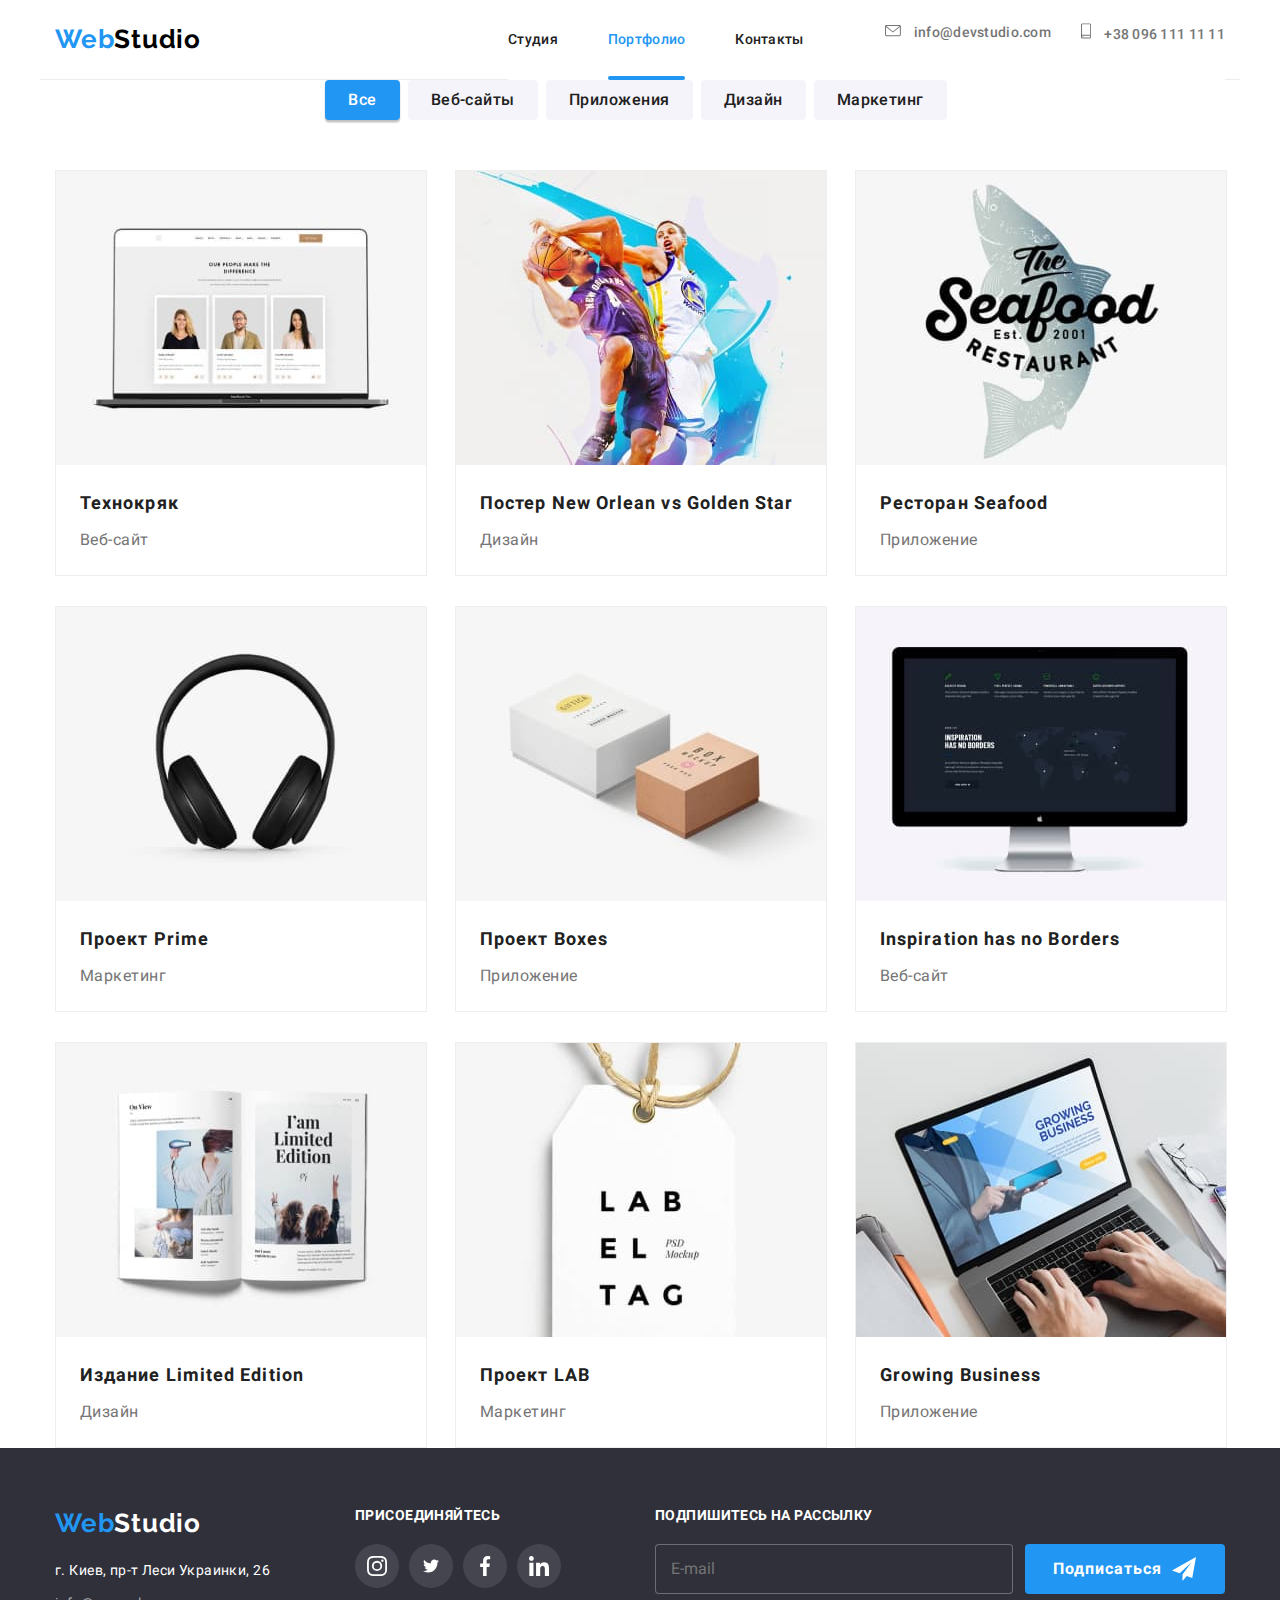
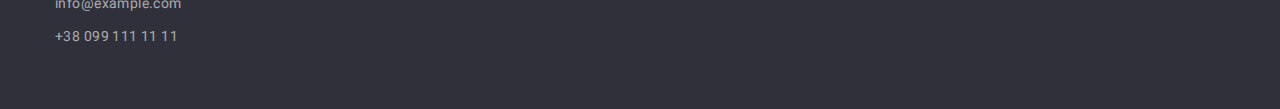
==== commit a07d6a48: "Исправляет хедер, модалку и бургер-меню" ====
--- a/portfolio.html
+++ b/portfolio.html
@@ -13,45 +13,70 @@
       rel="stylesheet"
       href="https://cdnjs.cloudflare.com/ajax/libs/modern-normalize/0.7.0/modern-normalize.min.css"
     />
-    <link rel="stylesheet" href="./css/main.min.css" />
+    <link rel="stylesheet" href="./css/portfolio.css" />
   </head>
 
   <body>
     <!--Шапка-->
-    <header class="page-header">
-      <div class="container flexbox">
-        <a href="./index.html" class="logo"><span>Web</span>Studio</a>
-        <nav class="main-nav">
-          <ul class="site-nav list">
-            <li class="item">
-              <a href="./index.html" class="link hover-line">Студия</a>
-            </li>
-            <li class="item">
-              <a href="./portfolio.html" class="link current">Портфолио</a>
-            </li>
-            <li class="item">
-              <a href="#contacts" class="link hover-line">Контакты</a>
+    <header class="page-header container">
+      <a href="./index.html" class="logo"><span>Web</span>Studio</a>
+      <div class="navigation">
+        <button
+          type="button"
+          class="menu-button"
+          aria-expanded="false"
+          aria-controls="menu-container"
+          data-menu-button
+        >
+          <svg
+            width="24"
+            height="24"
+            fill="black"
+            aria-label="Переключатель мобильного меню"
+          >
+            <use
+              class="icon-cross"
+              href="./image/icon/spritemenu.svg#icon-cross"
+            ></use>
+            <use
+              class="icon-menu"
+              href="./image/icon/spritemenu.svg#icon-menu"
+            ></use>
+          </svg>
+        </button>
+        <div class="menu-container" id="menu-container" data-menu>
+          <nav class="menu-nav">
+            <ul class="site-nav list">
+              <li class="item">
+                <a href="./index.html" class="link hover-line">Студия</a>
+              </li>
+              <li class="item">
+                <a href="./portfolio.html" class="link current">Портфолио</a>
+              </li>
+              <li class="item">
+                <a href="#contacts" class="link hover-line">Контакты</a>
+              </li>
+            </ul>
+          </nav>
+          <ul class="contacts list">
+            <li class="contacts-item">
+              <a class="link mail" href="mailto:info@devstudio.com">
+                <svg class="icon-envelope" width="16" height="12">
+                  <use href="./image/icon/sprite.svg#icon-envelope"></use>
+                </svg>
+                info@devstudio.com
+              </a>
+            </li>
+            <li class="contacts-item">
+              <a class="link phone" href="tel:+380961111111">
+                <svg class="icon-smartphone" width="10" height="16">
+                  <use href="./image/icon/sprite.svg#icon-smartphone"></use>
+                </svg>
+                +38 096 111 11 11
+              </a>
             </li>
           </ul>
-        </nav>
-        <ul class="contacts list">
-          <li class="contacts-item">
-            <a class="link mail" href="mailto:info@devstudio.com">
-              <svg class="icon-envelope" width="16" height="12">
-                <use href="./image/icon/sprite.svg#icon-envelope"></use>
-              </svg>
-              info@devstudio.com
-            </a>
-          </li>
-          <li class="contacts-item">
-            <a class="link phone" href="tel:+380961111111">
-              <svg class="icon-smartphone" width="10" height="16">
-                <use href="./image/icon/sprite.svg#icon-smartphone"></use>
-              </svg>
-              +38 096 111 11 11
-            </a>
-          </li>
-        </ul>
+        </div>
       </div>
     </header>
 
@@ -83,7 +108,7 @@
             <li class="portfolio-item">
               <a class="portfolio-link link" href="">
                 <div class="picture">
-                  <img src="./image/techno.jpg" alt="технокряк" width="370" />
+                  <img src="./image/desktop/techno.jpg" alt="технокряк" width="370" />
                   <p class="text">
                     Технокряк это современная площадка распространения
                     коронавируса. Компании используют эту платформу для
@@ -99,7 +124,7 @@
             <li class="portfolio-item">
               <a class="portfolio-link link" href="">
                 <div class="picture">
-                  <img src="./image/poster.jpg" alt="постер" width="370" />
+                  <img src="./image/desktop/poster.jpg" alt="постер" width="370" />
                   <p class="text">
                     Технокряк это современная площадка распространения
                     коронавируса. Компании используют эту платформу для
@@ -117,7 +142,7 @@
               <a class="portfolio-link link" href="">
                 <div class="picture">
                   <img
-                    src="./image/restaurant.jpg"
+                    src="./image/desktop/restaurant.jpg"
                     alt="лого ресторана"
                     width="370"
                   />
@@ -137,7 +162,7 @@
             <li class="portfolio-item">
               <a class="portfolio-link link" href="">
                 <div class="picture">
-                  <img src="./image/prime.jpg" alt="наушники" width="370" />
+                  <img src="./image/desktop/prime.jpg" alt="наушники" width="370" />
                   <p class="text">
                     Технокряк это современная площадка распространения
                     коронавируса. Компании используют эту платформу для
@@ -154,7 +179,7 @@
             <li class="portfolio-item">
               <a class="portfolio-link link" href="">
                 <div class="picture">
-                  <img src="./image/boxes.jpg" alt="коробки" width="370" />
+                  <img src="./image/desktop/boxes.jpg" alt="коробки" width="370" />
                   <p class="text">
                     Технокряк это современная площадка распространения
                     коронавируса. Компании используют эту платформу для
@@ -171,7 +196,7 @@
               <a class="portfolio-link link" href="">
                 <div class="picture">
                   <img
-                    src="./image/inspiration.jpg"
+                    src="./image/desktop/inspiration.jpg"
                     alt="монитор"
                     width="370"
                   />
@@ -190,7 +215,7 @@
             <li class="portfolio-item">
               <a class="portfolio-link link" href="">
                 <div class="picture">
-                  <img src="./image/edition.jpg" alt="издание" width="370" />
+                  <img src="./image/desktop/edition.jpg" alt="издание" width="370" />
                   <p class="text">
                     Технокряк это современная площадка распространения
                     коронавируса. Компании используют эту платформу для
@@ -206,7 +231,7 @@
             <li class="portfolio-item">
               <a class="portfolio-link link" href="">
                 <div class="picture">
-                  <img src="./image/lab.jpg" alt="Проект LAB" width="370" />
+                  <img src="./image/desktop/lab.jpg" alt="Проект LAB" width="370" />
                   <p class="text">
                     Технокряк это современная площадка распространения
                     коронавируса. Компании используют эту платформу для
@@ -222,7 +247,7 @@
             <li class="portfolio-item">
               <a class="portfolio-link link" href="">
                 <div class="picture">
-                  <img src="./image/business.jpg" alt="" width="370" />
+                  <img src="./image/desktop/business.jpg" alt="" width="370" />
                   <p class="text">
                     Технокряк это современная площадка распространения
                     коронавируса. Компании используют эту платформу для
@@ -325,5 +350,7 @@
         </div>
       </div>
     </footer>
+
+    <script src="./js/menu.js"></script>
   </body>
 </html>
--- a/css/portfolio.css
+++ b/css/portfolio.css
@@ -0,0 +1,1419 @@
+@charset "UTF-8";
+@font-face {
+  font-family: "Raleway";
+  src: url("../fonts/Raleway-Bold.eot");
+  src: local("☺"), url("../fonts/Raleway-Bold.woff") format("woff"), url("../fonts/Raleway-Bold.ttf") format("truetype"), url("../fonts/Raleway-Bold.svg") format("svg");
+  font-weight: 700;
+  font-style: normal;
+}
+
+@font-face {
+  font-family: "Roboto";
+  src: url("../fonts/Roboto-Black.eot");
+  src: local("☺"), url("../fonts/Roboto-Black.woff") format("woff"), url("../fonts/Roboto-Black.ttf") format("truetype"), url("../fonts/Roboto-Black.svg") format("svg");
+  font-weight: 900;
+  font-style: normal;
+}
+
+@font-face {
+  font-family: "Roboto";
+  src: url("../fonts/Roboto-Bold.eot");
+  src: local("☺"), url("../fonts/Roboto-Bold.woff") format("woff"), url("../fonts/Roboto-Bold.ttf") format("truetype"), url("../fonts/Roboto-Bold.svg") format("svg");
+  font-weight: 700;
+  font-style: normal;
+}
+
+@font-face {
+  font-family: "Roboto";
+  src: url("../fonts/Roboto-Medium.eot");
+  src: local("☺"), url("../fonts/Roboto-Medium.woff") format("woff"), url("../fonts/Roboto-Medium.ttf") format("truetype"), url("../fonts/Roboto-Medium.svg") format("svg");
+  font-weight: 500;
+  font-style: normal;
+}
+
+@font-face {
+  font-family: "Roboto";
+  src: url("../fonts/Roboto-Regular.eot");
+  src: local("☺"), url("../fonts/Roboto-Regular.woff") format("woff"), url("../fonts/Roboto-Regular.ttf") format("truetype"), url("../fonts/Roboto-Regular.svg") format("svg");
+  font-weight: 400;
+  font-style: normal;
+}
+
+/*! modern-normalize v1.0.0 | MIT License | https://github.com/sindresorhus/modern-normalize */
+/*
+Document
+========
+*/
+/**
+Use a better box model (opinionated).
+*/
+*,
+*::before,
+*::after {
+  -webkit-box-sizing: border-box;
+          box-sizing: border-box;
+}
+
+/**
+Use a more readable tab size (opinionated).
+*/
+:root {
+  -moz-tab-size: 4;
+  -o-tab-size: 4;
+     tab-size: 4;
+}
+
+/**
+1. Correct the line height in all browsers.
+2. Prevent adjustments of font size after orientation changes in iOS.
+*/
+html {
+  line-height: 1.15;
+  /* 1 */
+  -webkit-text-size-adjust: 100%;
+  /* 2 */
+}
+
+/*
+Sections
+========
+*/
+/**
+Remove the margin in all browsers.
+*/
+body {
+  margin: 0;
+}
+
+/**
+Improve consistency of default fonts in all browsers. (https://github.com/sindresorhus/modern-normalize/issues/3)
+*/
+body {
+  font-family: system-ui, -apple-system, "Segoe UI", Roboto, Helvetica, Arial, sans-serif, "Apple Color Emoji", "Segoe UI Emoji";
+}
+
+/*
+Grouping content
+================
+*/
+/**
+1. Add the correct height in Firefox.
+2. Correct the inheritance of border color in Firefox. (https://bugzilla.mozilla.org/show_bug.cgi?id=190655)
+*/
+hr {
+  height: 0;
+  /* 1 */
+  color: inherit;
+  /* 2 */
+}
+
+/*
+Text-level semantics
+====================
+*/
+/**
+Add the correct text decoration in Chrome, Edge, and Safari.
+*/
+abbr[title] {
+  -webkit-text-decoration: underline dotted;
+          text-decoration: underline dotted;
+}
+
+/**
+Add the correct font weight in Edge and Safari.
+*/
+b,
+strong {
+  font-weight: bolder;
+}
+
+/**
+1. Improve consistency of default fonts in all browsers. (https://github.com/sindresorhus/modern-normalize/issues/3)
+2. Correct the odd 'em' font sizing in all browsers.
+*/
+code,
+kbd,
+samp,
+pre {
+  font-family: ui-monospace, SFMono-Regular, Consolas, "Liberation Mono", Menlo, monospace;
+  /* 1 */
+  font-size: 1em;
+  /* 2 */
+}
+
+/**
+Add the correct font size in all browsers.
+*/
+small {
+  font-size: 80%;
+}
+
+/**
+Prevent 'sub' and 'sup' elements from affecting the line height in all browsers.
+*/
+sub,
+sup {
+  font-size: 75%;
+  line-height: 0;
+  position: relative;
+  vertical-align: baseline;
+}
+
+sub {
+  bottom: -0.25em;
+}
+
+sup {
+  top: -0.5em;
+}
+
+/*
+Tabular data
+============
+*/
+/**
+1. Remove text indentation from table contents in Chrome and Safari. (https://bugs.chromium.org/p/chromium/issues/detail?id=999088, https://bugs.webkit.org/show_bug.cgi?id=201297)
+2. Correct table border color inheritance in all Chrome and Safari. (https://bugs.chromium.org/p/chromium/issues/detail?id=935729, https://bugs.webkit.org/show_bug.cgi?id=195016)
+*/
+table {
+  text-indent: 0;
+  /* 1 */
+  border-color: inherit;
+  /* 2 */
+}
+
+/*
+Forms
+=====
+*/
+/**
+1. Change the font styles in all browsers.
+2. Remove the margin in Firefox and Safari.
+*/
+button,
+input,
+optgroup,
+select,
+textarea {
+  font-family: inherit;
+  /* 1 */
+  font-size: 100%;
+  /* 1 */
+  line-height: 1.15;
+  /* 1 */
+  margin: 0;
+  /* 2 */
+}
+
+/**
+Remove the inheritance of text transform in Edge and Firefox.
+1. Remove the inheritance of text transform in Firefox.
+*/
+button,
+select {
+  /* 1 */
+  text-transform: none;
+}
+
+/**
+Correct the inability to style clickable types in iOS and Safari.
+*/
+button,
+[type="button"],
+[type="reset"],
+[type="submit"] {
+  -webkit-appearance: button;
+}
+
+/**
+Remove the inner border and padding in Firefox.
+*/
+::-moz-focus-inner {
+  border-style: none;
+  padding: 0;
+}
+
+/**
+Restore the focus styles unset by the previous rule.
+*/
+:-moz-focusring {
+  outline: 1px dotted ButtonText;
+}
+
+/**
+Remove the additional ':invalid' styles in Firefox.
+See: https://github.com/mozilla/gecko-dev/blob/2f9eacd9d3d995c937b4251a5557d95d494c9be1/layout/style/res/forms.css#L728-L737
+*/
+:-moz-ui-invalid {
+  box-shadow: none;
+}
+
+/**
+Remove the padding so developers are not caught out when they zero out 'fieldset' elements in all browsers.
+*/
+legend {
+  padding: 0;
+}
+
+/**
+Add the correct vertical alignment in Chrome and Firefox.
+*/
+progress {
+  vertical-align: baseline;
+}
+
+/**
+Correct the cursor style of increment and decrement buttons in Safari.
+*/
+::-webkit-inner-spin-button,
+::-webkit-outer-spin-button {
+  height: auto;
+}
+
+/**
+1. Correct the odd appearance in Chrome and Safari.
+2. Correct the outline style in Safari.
+*/
+[type="search"] {
+  -webkit-appearance: textfield;
+  /* 1 */
+  outline-offset: -2px;
+  /* 2 */
+}
+
+/**
+Remove the inner padding in Chrome and Safari on macOS.
+*/
+::-webkit-search-decoration {
+  -webkit-appearance: none;
+}
+
+/**
+1. Correct the inability to style clickable types in iOS and Safari.
+2. Change font properties to 'inherit' in Safari.
+*/
+::-webkit-file-upload-button {
+  -webkit-appearance: button;
+  /* 1 */
+  font: inherit;
+  /* 2 */
+}
+
+/*
+Interactive
+===========
+*/
+/*
+Add the correct display in Chrome and Safari.
+*/
+summary {
+  display: list-item;
+}
+
+html {
+  -webkit-box-sizing: border-box;
+          box-sizing: border-box;
+}
+
+*,
+*::before,
+*::after {
+  -webkit-box-sizing: inherit;
+          box-sizing: inherit;
+}
+
+body {
+  background-color: #ffffff;
+  color: #757575;
+  font-family: "Roboto", sans-serif;
+  font-style: normal;
+}
+
+p {
+  margin-top: 0px;
+  margin-bottom: 0px;
+}
+
+img {
+  display: block;
+}
+
+.visually-hidden {
+  position: absolute !important;
+  clip: rect(1px 1px 1px 1px);
+  /* IE6, IE7 */
+  clip: rect(1px, 1px, 1px, 1px);
+  padding: 0 !important;
+  border: 0 !important;
+  height: 1px !important;
+  width: 1px !important;
+  overflow: hidden;
+}
+
+.list {
+  padding: 0px;
+  margin: 0px;
+  list-style: none;
+}
+
+.link {
+  text-decoration: none;
+}
+
+.logo {
+  display: inline-block;
+  color: #000000;
+  font-family: "Raleway", sans-serif;
+  font-weight: 700;
+  font-size: 24px;
+  line-height: 1.167;
+  letter-spacing: 0.03em;
+  text-decoration: none;
+  -webkit-transition: 250ms color cubic-bezier(0.4, 0, 0.2, 1);
+  transition: 250ms color cubic-bezier(0.4, 0, 0.2, 1);
+}
+
+.logo > span {
+  color: #2196f3;
+}
+
+.logo:hover, .logo:focus {
+  color: #2196f3;
+}
+
+@media (min-width: 768px) {
+  .logo {
+    margin-right: 81px;
+  }
+}
+
+@media (min-width: 1200px) {
+  .logo {
+    margin-right: 93px;
+    font-size: 26px;
+    line-height: 1.19;
+  }
+}
+
+.menu-button {
+  display: -webkit-inline-box;
+  display: -ms-inline-flexbox;
+  display: inline-flex;
+  margin: 0;
+  padding: 0;
+  border: none;
+  background-color: transparent;
+}
+
+.menu-button .icon-cross {
+  display: none;
+}
+
+.menu-button.is-open .icon-cross {
+  display: block;
+}
+
+.menu-button.is-open .icon-menu {
+  display: none;
+}
+
+@media (min-width: 768px) {
+  .menu-button {
+    display: none;
+  }
+}
+
+.menu-container {
+  -webkit-box-align: center;
+      -ms-flex-align: center;
+          align-items: center;
+  padding-bottom: 60px;
+  padding-top: 60px;
+  border-top: 1px solid #ececec;
+  background-color: #ffffff;
+  -webkit-box-shadow: 0px 4px 8px rgba(0, 0, 0, 0.04), 0px 2px 4px rgba(0, 0, 0, 0.08), 0px 1px 3px rgba(0, 0, 0, 0.16);
+          box-shadow: 0px 4px 8px rgba(0, 0, 0, 0.04), 0px 2px 4px rgba(0, 0, 0, 0.08), 0px 1px 3px rgba(0, 0, 0, 0.16);
+}
+
+@media screen and (max-width: 767px) {
+  .menu-container {
+    display: none;
+    position: absolute;
+    z-index: 1;
+    top: 100%;
+    left: 0;
+    width: 100%;
+    /*height: 453px;*/
+  }
+  .menu-container.is-open {
+    display: block;
+  }
+}
+
+@media (min-width: 768px) {
+  .menu-container {
+    display: -webkit-box;
+    display: -ms-flexbox;
+    display: flex;
+    -webkit-box-flex: 1;
+        -ms-flex-positive: 1;
+            flex-grow: 1;
+    padding-bottom: 0px;
+    padding-top: 0px;
+    -webkit-box-shadow: none;
+            box-shadow: none;
+  }
+}
+
+.menu-nav {
+  display: block;
+  text-align: center;
+}
+
+@media (min-width: 768px) {
+  .menu-nav {
+    display: -webkit-box;
+    display: -ms-flexbox;
+    display: flex;
+    -webkit-box-align: center;
+        -ms-flex-align: center;
+            align-items: center;
+    /*padding-top: 0;
+    padding-bottom: 0;
+    margin-right: 0;
+    margin-left: 0;*/
+  }
+}
+
+.site-nav.list {
+  margin-bottom: 60px;
+}
+
+@media (min-width: 768px) {
+  .site-nav.list {
+    display: -webkit-box;
+    display: -ms-flexbox;
+    display: flex;
+    margin-right: 81px;
+    margin-bottom: 0px;
+  }
+}
+
+/*@include for-size(desktop) {
+    margin-right: 305px;
+  }
+}*/
+@media (min-width: 768px) {
+  .site-nav.list {
+    display: -webkit-box;
+    display: -ms-flexbox;
+    display: flex;
+    -webkit-box-align: center;
+        -ms-flex-align: center;
+            align-items: center;
+  }
+}
+
+.site-nav > .item:not(:last-child) {
+  margin-bottom: 40px;
+}
+
+@media (min-width: 768px) {
+  .site-nav > .item:not(:last-child) {
+    margin-right: 50px;
+    margin-bottom: 0px;
+  }
+}
+
+.site-nav .link {
+  position: relative;
+  display: inline-block;
+  padding-top: 8px;
+  padding-bottom: 8px;
+  color: #212121;
+  font-weight: 500;
+  font-size: 18px;
+  line-height: 1.67;
+  letter-spacing: 0.02em;
+  -webkit-transition: 250ms color cubic-bezier(0.4, 0, 0.2, 1);
+  transition: 250ms color cubic-bezier(0.4, 0, 0.2, 1);
+}
+
+@media (min-width: 768px) {
+  .site-nav .link {
+    padding-top: 32px;
+    padding-bottom: 32px;
+    font-size: 14px;
+    line-height: 1.14;
+  }
+}
+
+.site-nav .link.current {
+  position: relative;
+  color: #2196f3;
+}
+
+.hover-line::after {
+  content: "";
+  position: absolute;
+  bottom: 0;
+  left: 0;
+  width: 100%;
+  height: 4px;
+  border-radius: 2px;
+  background-color: #2196f3;
+  -webkit-transform: scaleX(0);
+          transform: scaleX(0);
+  -webkit-transition: 250ms -webkit-transform cubic-bezier(0.4, 0, 0.2, 1);
+  transition: 250ms -webkit-transform cubic-bezier(0.4, 0, 0.2, 1);
+  transition: 250ms transform cubic-bezier(0.4, 0, 0.2, 1);
+  transition: 250ms transform cubic-bezier(0.4, 0, 0.2, 1), 250ms -webkit-transform cubic-bezier(0.4, 0, 0.2, 1);
+}
+
+.hover-line:hover::after,
+.hover-line:focus::after {
+  -webkit-transform: scaleX(1);
+          transform: scaleX(1);
+}
+
+.link.current::after {
+  content: "";
+  position: absolute;
+  bottom: 0;
+  left: 0;
+  width: 100%;
+  height: 4px;
+  border-radius: 2px;
+  background-color: #2196f3;
+}
+
+.site-nav .link:hover,
+.site-nav .link:focus {
+  color: #2196f3;
+}
+
+.contacts {
+  display: -webkit-box;
+  display: -ms-flexbox;
+  display: flex;
+  -webkit-box-orient: vertical;
+  -webkit-box-direction: normal;
+      -ms-flex-direction: column;
+          flex-direction: column;
+  -webkit-box-align: center;
+      -ms-flex-align: center;
+          align-items: center;
+}
+
+@media (min-width: 768px) {
+  .contacts {
+    -webkit-box-align: start;
+        -ms-flex-align: start;
+            align-items: flex-start;
+  }
+}
+
+@media (min-width: 1200px) {
+  .contacts {
+    -webkit-box-orient: horizontal;
+    -webkit-box-direction: normal;
+        -ms-flex-direction: row;
+            flex-direction: row;
+  }
+}
+
+.contacts-item:not(:last-child) {
+  margin-bottom: 16px;
+}
+
+@media (min-width: 1200px) {
+  .contacts-item:not(:last-child) {
+    margin-right: 30px;
+  }
+}
+
+.contacts .link {
+  color: inherit;
+  font-weight: 500;
+  font-size: 18px;
+  line-height: 1.167;
+  letter-spacing: 0.02em;
+  -webkit-transition: 250ms color cubic-bezier(0.4, 0, 0.2, 1);
+  transition: 250ms color cubic-bezier(0.4, 0, 0.2, 1);
+}
+
+@media (min-width: 768px) {
+  .contacts .link {
+    font-size: 14px;
+    line-height: 1.167;
+  }
+}
+
+@media (min-width: 1200px) {
+  .contacts .link {
+    padding-bottom: 32px;
+    padding-top: 32px;
+    font-size: 14px;
+    line-height: 1.14;
+  }
+}
+
+.contacts .link:hover, .contacts .link:focus {
+  color: #2196f3;
+}
+
+.icon-smartphone,
+.icon-envelope {
+  display: inline-block;
+  fill: #757575;
+  -webkit-transition: 250ms fill cubic-bezier(0.4, 0, 0.2, 1);
+  transition: 250ms fill cubic-bezier(0.4, 0, 0.2, 1);
+}
+
+@media (min-width: 768px) {
+  .icon-smartphone,
+  .icon-envelope {
+    margin-right: 8px;
+  }
+}
+
+@media (min-width: 1200px) {
+  .icon-smartphone,
+  .icon-envelope {
+    margin-right: 10px;
+  }
+}
+
+.link.phone:hover .icon-smartphone,
+.link.phone:focus .icon-smartphone,
+.link.mail:hover .icon-envelope,
+.link.mail:focus .icon-envelope {
+  fill: #2196f3;
+}
+
+.social-link {
+  display: -webkit-box;
+  display: -ms-flexbox;
+  display: flex;
+  -webkit-box-pack: center;
+      -ms-flex-pack: center;
+          justify-content: center;
+  -webkit-box-align: center;
+      -ms-flex-align: center;
+          align-items: center;
+  width: 44px;
+  height: 44px;
+  border-radius: 50%;
+  fill: #afb1b8;
+  background-color: #ffffff;
+  -webkit-transition: 250ms background-color cubic-bezier(0.4, 0, 0.2, 1), 250ms fill cubic-bezier(0.4, 0, 0.2, 1);
+  transition: 250ms background-color cubic-bezier(0.4, 0, 0.2, 1), 250ms fill cubic-bezier(0.4, 0, 0.2, 1);
+}
+
+.social-link:hover, .social-link:focus {
+  background-color: #2196f3;
+  fill: #ffffff;
+}
+
+.social-links {
+  display: -webkit-box;
+  display: -ms-flexbox;
+  display: flex;
+  padding-left: 32px;
+  padding-right: 32px;
+}
+
+.social-item {
+  width: calc((100% - 10px * 3) / 4);
+}
+
+.social-item:not(:last-child) {
+  margin-right: 10px;
+}
+
+.title {
+  margin-bottom: 10px;
+  margin-top: 0px;
+  color: #212121;
+  font-weight: 700;
+  font-size: 14px;
+  line-height: 1.14;
+  letter-spacing: 0.03em;
+  text-transform: uppercase;
+}
+
+.button {
+  display: inline-block;
+  text-align: center;
+  min-width: 200px;
+  padding: 10px 32px;
+  border-width: 0px;
+  border-radius: 4px;
+  color: #ffffff;
+  background-color: #2196f3;
+  font-family: "Roboto", sans-serif;
+  font-weight: 700;
+  font-size: 16px;
+  line-height: 1.875;
+  letter-spacing: 0.06em;
+  -webkit-transition: 250ms color cubic-bezier(0.4, 0, 0.2, 1), 250ms background-color cubic-bezier(0.4, 0, 0.2, 1);
+  transition: 250ms color cubic-bezier(0.4, 0, 0.2, 1), 250ms background-color cubic-bezier(0.4, 0, 0.2, 1);
+}
+
+.button:hover,
+.button:focus {
+  cursor: pointer;
+  color: #2196f3;
+  background-color: #f5f4fa;
+}
+
+.filter-button.active {
+  color: #ffffff;
+  background-color: #2196f3;
+  -webkit-box-shadow: 0px 3px 1px rgba(0, 0, 0, 0.1), 0px 1px 2px rgba(0, 0, 0, 0.08), 0px 2px 2px rgba(0, 0, 0, 0.12);
+          box-shadow: 0px 3px 1px rgba(0, 0, 0, 0.1), 0px 1px 2px rgba(0, 0, 0, 0.08), 0px 2px 2px rgba(0, 0, 0, 0.12);
+}
+
+.button.plane {
+  display: -webkit-inline-box;
+  display: -ms-inline-flexbox;
+  display: inline-flex;
+  -webkit-box-align: center;
+      -ms-flex-align: center;
+          align-items: center;
+  padding-left: 28px;
+  padding-right: 28px;
+}
+
+.button-close {
+  position: absolute;
+  top: 8px;
+  right: 8px;
+  width: 30px;
+  height: 30px;
+  border-radius: 50%;
+  border: 1px solid rgba(0, 0, 0, 0.1);
+  fill: #000000;
+  background-color: #fff;
+  -webkit-transition: fill 250ms cubic-bezier(0.4, 0, 0.2, 1);
+  transition: fill 250ms cubic-bezier(0.4, 0, 0.2, 1);
+}
+
+.button-close:hover .close {
+  fill: #2196f3;
+}
+
+.button-close:hover {
+  cursor: pointer;
+  -webkit-box-shadow: 0px 1px 3px rgba(0, 0, 0, 0.12), 0px 1px 1px rgba(0, 0, 0, 0.14), 0px 2px 1px rgba(0, 0, 0, 0.2);
+          box-shadow: 0px 1px 3px rgba(0, 0, 0, 0.12), 0px 1px 1px rgba(0, 0, 0, 0.14), 0px 2px 1px rgba(0, 0, 0, 0.2);
+}
+
+.icon-plane {
+  margin-left: 10px;
+  fill: #ffffff;
+  -webkit-transition: 250ms fill cubic-bezier(0.4, 0, 0.2, 1);
+  transition: 250ms fill cubic-bezier(0.4, 0, 0.2, 1);
+}
+
+.button.plane:hover .icon-plane,
+.button.plane:focus .icon-plane {
+  fill: #2196f3;
+}
+
+.filter-button {
+  display: inline-block;
+  text-align: center;
+  padding: 6px 22px;
+  min-width: 73px;
+  border: 1px solid transparent;
+  border-radius: 4px;
+  color: #212121;
+  background-color: #f5f4fa;
+  font-family: "Roboto", sans-serif;
+  font-weight: 500;
+  font-size: 16px;
+  line-height: 1.625;
+  letter-spacing: 0.03em;
+  -webkit-transition: 250ms color cubic-bezier(0.4, 0, 0.2, 1), 250ms background-color cubic-bezier(0.4, 0, 0.2, 1), 250ms -webkit-box-shadow cubic-bezier(0.4, 0, 0.2, 1);
+  transition: 250ms color cubic-bezier(0.4, 0, 0.2, 1), 250ms background-color cubic-bezier(0.4, 0, 0.2, 1), 250ms -webkit-box-shadow cubic-bezier(0.4, 0, 0.2, 1);
+  transition: 250ms color cubic-bezier(0.4, 0, 0.2, 1), 250ms background-color cubic-bezier(0.4, 0, 0.2, 1), 250ms box-shadow cubic-bezier(0.4, 0, 0.2, 1);
+  transition: 250ms color cubic-bezier(0.4, 0, 0.2, 1), 250ms background-color cubic-bezier(0.4, 0, 0.2, 1), 250ms box-shadow cubic-bezier(0.4, 0, 0.2, 1), 250ms -webkit-box-shadow cubic-bezier(0.4, 0, 0.2, 1);
+}
+
+.filter-button:hover,
+.filter-button:focus {
+  color: #ffffff;
+  background-color: #2196f3;
+  cursor: pointer;
+  -webkit-box-shadow: 0px 3px 1px rgba(0, 0, 0, 0.1), 0px 1px 2px rgba(0, 0, 0, 0.08), 0px 2px 2px rgba(0, 0, 0, 0.12);
+          box-shadow: 0px 3px 1px rgba(0, 0, 0, 0.1), 0px 1px 2px rgba(0, 0, 0, 0.08), 0px 2px 2px rgba(0, 0, 0, 0.12);
+}
+
+.filter > li:not(:last-child) {
+  margin-right: 10px;
+}
+
+.backdrop {
+  position: fixed;
+  top: 0;
+  left: 0;
+  width: 100%;
+  height: 100%;
+  padding: 94px 15px;
+  background-color: rgba(0, 0, 0, 0.2);
+  overflow-y: scroll;
+}
+
+.backdrop.is-hidden {
+  opacity: 0;
+  pointer-events: none;
+}
+
+.backdrop.is-hidden .modal {
+  -webkit-transform: translate(-50%, -50%) scale(0.5);
+          transform: translate(-50%, -50%) scale(0.5);
+}
+
+.modal {
+  position: absolute;
+  top: 50%;
+  left: 50%;
+  -webkit-transform: translate(-50%, -50%) scale(1);
+          transform: translate(-50%, -50%) scale(1);
+  width: 320px;
+  height: 579px;
+  border-radius: 4px;
+  -webkit-box-shadow: 0px 1px 3px rgba(0, 0, 0, 0.12), 0px 1px 1px rgba(0, 0, 0, 0.14), 0px 2px 1px rgba(0, 0, 0, 0.2);
+          box-shadow: 0px 1px 3px rgba(0, 0, 0, 0.12), 0px 1px 1px rgba(0, 0, 0, 0.14), 0px 2px 1px rgba(0, 0, 0, 0.2);
+  background-color: #ffffff;
+  -webkit-transition: 250ms -webkit-transform cubic-bezier(0.4, 0, 0.2, 1);
+  transition: 250ms -webkit-transform cubic-bezier(0.4, 0, 0.2, 1);
+  transition: 250ms transform cubic-bezier(0.4, 0, 0.2, 1);
+  transition: 250ms transform cubic-bezier(0.4, 0, 0.2, 1), 250ms -webkit-transform cubic-bezier(0.4, 0, 0.2, 1);
+}
+
+@media (min-width: 480px) {
+  .modal {
+    width: 450px;
+    height: 609px;
+  }
+}
+
+@media (min-width: 1200px) {
+  .modal {
+    width: 528px;
+    height: 581px;
+  }
+}
+
+.form-modal {
+  display: block;
+  width: 320px;
+  height: 579px;
+  padding: 16px;
+}
+
+@media (min-width: 480px) {
+  .form-modal {
+    width: 450px;
+    height: 609px;
+    padding: 40px;
+  }
+}
+
+@media (min-width: 1200px) {
+  .form-modal {
+    width: 528px;
+    height: 581px;
+    padding: 40px;
+  }
+}
+
+.form-modal-list {
+  margin-bottom: 30px;
+}
+
+.form-paragraf {
+  margin-bottom: 12px;
+  color: #212121;
+  font-weight: 700;
+  font-size: 20px;
+  line-height: 1.15;
+  text-align: center;
+  letter-spacing: 0.03em;
+}
+
+.form-fild {
+  position: relative;
+  display: -webkit-box;
+  display: -ms-flexbox;
+  display: flex;
+  -webkit-box-orient: vertical;
+  -webkit-box-direction: normal;
+      -ms-flex-direction: column;
+          flex-direction: column;
+}
+
+.form-label {
+  margin-bottom: 4px;
+  font-size: 12px;
+  line-height: 1.1667;
+  letter-spacing: 0.01em;
+}
+
+.form-input {
+  height: 40px;
+  padding: 11px 40px;
+  margin-bottom: 10px;
+  border: 1px solid rgba(33, 33, 33, 0.2);
+  border-radius: 4px;
+  outline-color: rgba(0, 0, 0, 0.12);
+  font-size: 18px;
+  -webkit-transition: outline-color 250ms cubic-bezier(0.4, 0, 0.2, 1);
+  transition: outline-color 250ms cubic-bezier(0.4, 0, 0.2, 1);
+}
+
+.form-fild input:focus,
+.form-fild textarea:focus {
+  outline-color: #2196f3;
+  border: 0px solid #ffffff;
+  border-radius: 0px;
+}
+
+.icon {
+  position: absolute;
+  top: 29px;
+  left: 15px;
+}
+
+.icon-item {
+  width: 18px;
+  height: 18px;
+  -webkit-transition: fill 250ms cubic-bezier(0.4, 0, 0.2, 1);
+  transition: fill 250ms cubic-bezier(0.4, 0, 0.2, 1);
+}
+
+.form-input:focus ~ .icon > .icon-item {
+  fill: #2196f3;
+}
+
+.comment {
+  height: 120px;
+  resize: none;
+  padding: 12px 16px;
+  border: 1px solid rgba(33, 33, 33, 0.2);
+  border-radius: 4px;
+  outline-color: rgba(0, 0, 0, 0.12);
+  -webkit-transition: outline-color 250ms cubic-bezier(0.4, 0, 0.2, 1);
+  transition: outline-color 250ms cubic-bezier(0.4, 0, 0.2, 1);
+}
+
+.comment::-webkit-input-placeholder {
+  color: rgba(117, 117, 117, 0.5);
+  font-size: 14px;
+  line-height: 1.143;
+  letter-spacing: 0.01em;
+}
+
+.comment:-ms-input-placeholder {
+  color: rgba(117, 117, 117, 0.5);
+  font-size: 14px;
+  line-height: 1.143;
+  letter-spacing: 0.01em;
+}
+
+.comment::-ms-input-placeholder {
+  color: rgba(117, 117, 117, 0.5);
+  font-size: 14px;
+  line-height: 1.143;
+  letter-spacing: 0.01em;
+}
+
+.comment::placeholder {
+  color: rgba(117, 117, 117, 0.5);
+  font-size: 14px;
+  line-height: 1.143;
+  letter-spacing: 0.01em;
+}
+
+.checkbox {
+  display: -webkit-box;
+  display: -ms-flexbox;
+  display: flex;
+  -webkit-box-align: center;
+      -ms-flex-align: center;
+          align-items: center;
+  -webkit-box-pack: center;
+      -ms-flex-pack: center;
+          justify-content: center;
+  margin-top: 20px;
+  font-size: 12px;
+  line-height: 1.17;
+  letter-spacing: 0.03em;
+}
+
+@media (min-width: 1200px) {
+  .checkbox {
+    font-size: 14px;
+    line-height: 1.714;
+  }
+}
+
+.form-fild-checkbox {
+  margin-top: 20px;
+  text-align: center;
+}
+
+.icon-checkbox {
+  display: inline-block;
+  vertical-align: middle;
+  width: 16px;
+  height: 15px;
+  margin-right: 5px;
+  border: 1.8px solid #212121;
+  border-radius: 3px;
+  background-color: #ffffff;
+}
+
+.input-checkbox:checked + .icon-checkbox {
+  border-color: transparent;
+  background-color: #2196f3;
+  background-image: url(../image/icon/check.svg);
+  background-size: contain;
+  background-origin: border-box;
+}
+
+.agreement {
+  margin-left: 3px;
+  color: #2196f3;
+}
+
+.form-button {
+  display: block;
+  margin-left: auto;
+  margin-right: auto;
+  -webkit-box-shadow: 0px 1px 3px rgba(0, 0, 0, 0.12), 0px 1px 1px rgba(0, 0, 0, 0.14), 0px 2px 1px rgba(0, 0, 0, 0.2);
+          box-shadow: 0px 1px 3px rgba(0, 0, 0, 0.12), 0px 1px 1px rgba(0, 0, 0, 0.14), 0px 2px 1px rgba(0, 0, 0, 0.2);
+}
+
+.container {
+  width: 100%;
+  margin-left: auto;
+  margin-right: auto;
+  padding-left: 15px;
+  padding-right: 15px;
+  /*@include for-size(tablet-portrait) {
+    width: 480px;
+  }
+  @include for-size(tablet-landscape) {
+    width: 768px;
+  }*/
+}
+
+@media (min-width: 1200px) {
+  .container {
+    width: 1200px;
+  }
+}
+
+.page-header {
+  position: relative;
+  display: -webkit-box;
+  display: -ms-flexbox;
+  display: flex;
+  -webkit-box-align: center;
+      -ms-flex-align: center;
+          align-items: center;
+  -webkit-box-pack: justify;
+      -ms-flex-pack: justify;
+          justify-content: space-between;
+  border-bottom: 1px solid #ececec;
+  height: 60px;
+}
+
+@media (min-width: 768px) {
+  .page-header {
+    height: 80px;
+    /*justify-content: flex-start;*/
+  }
+}
+
+.navigation {
+  display: block;
+}
+
+.list.filter {
+  display: -webkit-box;
+  display: -ms-flexbox;
+  display: flex;
+  -ms-flex-wrap: wrap;
+      flex-wrap: wrap;
+  margin-bottom: 25px;
+}
+
+@media (min-width: 768px) {
+  .list.filter {
+    margin-bottom: 15px;
+  }
+}
+
+@media (min-width: 1200px) {
+  .list.filter {
+    -webkit-box-pack: center;
+        -ms-flex-pack: center;
+            justify-content: center;
+    margin-bottom: 35px;
+  }
+}
+
+.list.filter > li {
+  margin-right: 8px;
+  margin-bottom: 15px;
+}
+
+.portfolio.list {
+  display: -webkit-box;
+  display: -ms-flexbox;
+  display: flex;
+  -ms-flex-wrap: wrap;
+      flex-wrap: wrap;
+  margin: -15px;
+  padding: 0;
+}
+
+.portfolio-item {
+  margin: 15px;
+}
+
+@media (min-width: 768px) {
+  .portfolio-item {
+    width: calc((100% - 4 * 15px) / 2);
+  }
+}
+
+@media (min-width: 1200px) {
+  .portfolio-item {
+    width: calc((100% - 6 * 15px) / 3);
+  }
+}
+
+.portfolio-link {
+  display: inline-block;
+  border: 1px solid #eeeeee;
+  -webkit-transition: 250ms -webkit-box-shadow cubic-bezier(0.4, 0, 0.2, 1);
+  transition: 250ms -webkit-box-shadow cubic-bezier(0.4, 0, 0.2, 1);
+  transition: 250ms box-shadow cubic-bezier(0.4, 0, 0.2, 1);
+  transition: 250ms box-shadow cubic-bezier(0.4, 0, 0.2, 1), 250ms -webkit-box-shadow cubic-bezier(0.4, 0, 0.2, 1);
+}
+
+.portfolio-link:hover, .portfolio-link:focus {
+  -webkit-box-shadow: 0px 1px 1px rgba(0, 0, 0, 0.12), 0px 4px 4px rgba(0, 0, 0, 0.06), 1px 4px 6px rgba(0, 0, 0, 0.16);
+          box-shadow: 0px 1px 1px rgba(0, 0, 0, 0.12), 0px 4px 4px rgba(0, 0, 0, 0.06), 1px 4px 6px rgba(0, 0, 0, 0.16);
+}
+
+.portfolio-link:hover .text,
+.portfolio-link:focus .text {
+  -webkit-transform: translateY(0%);
+          transform: translateY(0%);
+}
+
+.picture {
+  position: relative;
+  overflow: hidden;
+}
+
+.text {
+  position: absolute;
+  top: 0;
+  bottom: 0;
+  opacity: 1;
+  padding: 63px 24px;
+  color: #ffffff;
+  background-color: rgba(33, 150, 243, 0.9);
+  font-weight: 400;
+  font-size: 18px;
+  line-height: 1.56;
+  letter-spacing: 0.03em;
+  -webkit-transform: translateY(100%);
+          transform: translateY(100%);
+  -webkit-transition: 250ms -webkit-transform cubic-bezier(0.4, 0, 0.2, 1);
+  transition: 250ms -webkit-transform cubic-bezier(0.4, 0, 0.2, 1);
+  transition: 250ms transform cubic-bezier(0.4, 0, 0.2, 1);
+  transition: 250ms transform cubic-bezier(0.4, 0, 0.2, 1), 250ms -webkit-transform cubic-bezier(0.4, 0, 0.2, 1);
+}
+
+.content {
+  margin: 20px 24px;
+}
+
+.subtitle {
+  margin-top: 0px;
+  margin-bottom: 4px;
+  color: #212121;
+  font-weight: 700;
+  font-size: 18px;
+  line-height: 2;
+  letter-spacing: 0.06em;
+}
+
+.subject {
+  color: #757575;
+  font-weight: 400;
+  font-size: 16px;
+  line-height: 1.875;
+  letter-spacing: 0.03em;
+}
+
+.footer {
+  background-color: #2f303a;
+  color: #ffffff;
+}
+
+.footer-container {
+  display: -webkit-box;
+  display: -ms-flexbox;
+  display: flex;
+  -ms-flex-wrap: wrap;
+      flex-wrap: wrap;
+  -ms-flex-pack: distribute;
+      justify-content: space-around;
+  -webkit-box-align: center;
+      -ms-flex-align: center;
+          align-items: center;
+  padding-top: 60px;
+  padding-bottom: 60px;
+}
+
+@media (min-width: 1200px) {
+  .footer-container {
+    -webkit-box-align: start;
+        -ms-flex-align: start;
+            align-items: flex-start;
+  }
+}
+
+.footer-flexbox {
+  display: block;
+  text-align: center;
+  margin-bottom: 60px;
+}
+
+@media (min-width: 1200px) {
+  .footer-flexbox {
+    text-align: start;
+    margin-bottom: 0px;
+  }
+}
+
+@media (min-width: 1200px) {
+  .footer-flexbox:not(:last-child) {
+    width: 270px;
+    margin-right: 30px;
+  }
+}
+
+@media (min-width: 1200px) {
+  .footer-flexbox.subscribe {
+    width: 570px;
+  }
+}
+
+.address {
+  font-family: "Roboto", sans-serif;
+  font-style: normal;
+  font-weight: 400;
+  font-size: 14px;
+  line-height: 1.71;
+  letter-spacing: 0.03em;
+}
+
+.footer-contacts {
+  display: inline-block;
+  margin-top: 9px;
+  color: rgba(255, 255, 255, 0.6);
+}
+
+.footer-logo {
+  text-align: center;
+  margin-right: 0px;
+  color: #ffffff;
+}
+
+@media (min-width: 1200px) {
+  .footer-logo {
+    margin-bottom: 20px;
+    margin-right: 85px;
+  }
+}
+
+.footer-logo:hover,
+.footer-logo:focus,
+.footer-contacts:hover,
+.footer-contacts:focus {
+  color: #2196f3;
+}
+
+@media (min-width: 1200px) {
+  .footer .social-links {
+    padding-left: 0px;
+    padding-right: 64px;
+  }
+}
+
+.footer .social-link {
+  background-color: rgba(255, 255, 255, 0.1);
+  fill: #ffffff;
+}
+
+.footer .social-link:hover, .footer .social-link:focus {
+  background-color: #2196f3;
+}
+
+.footer-subscribe {
+  display: inline-block;
+  height: 50px;
+  width: 100%;
+  padding-left: 15px;
+  padding-top: 15px;
+  padding-bottom: 15px;
+  margin-bottom: 20px;
+  border: 1px solid rgba(255, 255, 255, 0.3);
+  border-radius: 4px;
+  background-color: #2f303a;
+  color: rgba(255, 255, 255, 0.6);
+}
+
+@media (min-width: 1200px) {
+  .footer-subscribe {
+    width: 358px;
+    margin-right: 8px;
+  }
+}
+
+.caption {
+  display: -webkit-box;
+  display: -ms-flexbox;
+  display: flex;
+  -webkit-box-pack: center;
+      -ms-flex-pack: center;
+          justify-content: center;
+  margin-bottom: 20px;
+  font-weight: 700;
+  font-size: 14px;
+  line-height: 1.14;
+  letter-spacing: 0.03em;
+  text-transform: uppercase;
+}
+
+@media (min-width: 1200px) {
+  .caption {
+    -webkit-box-pack: start;
+        -ms-flex-pack: start;
+            justify-content: start;
+    -webkit-box-align: start;
+        -ms-flex-align: start;
+            align-items: flex-start;
+  }
+}
+/*# sourceMappingURL=portfolio.css.map */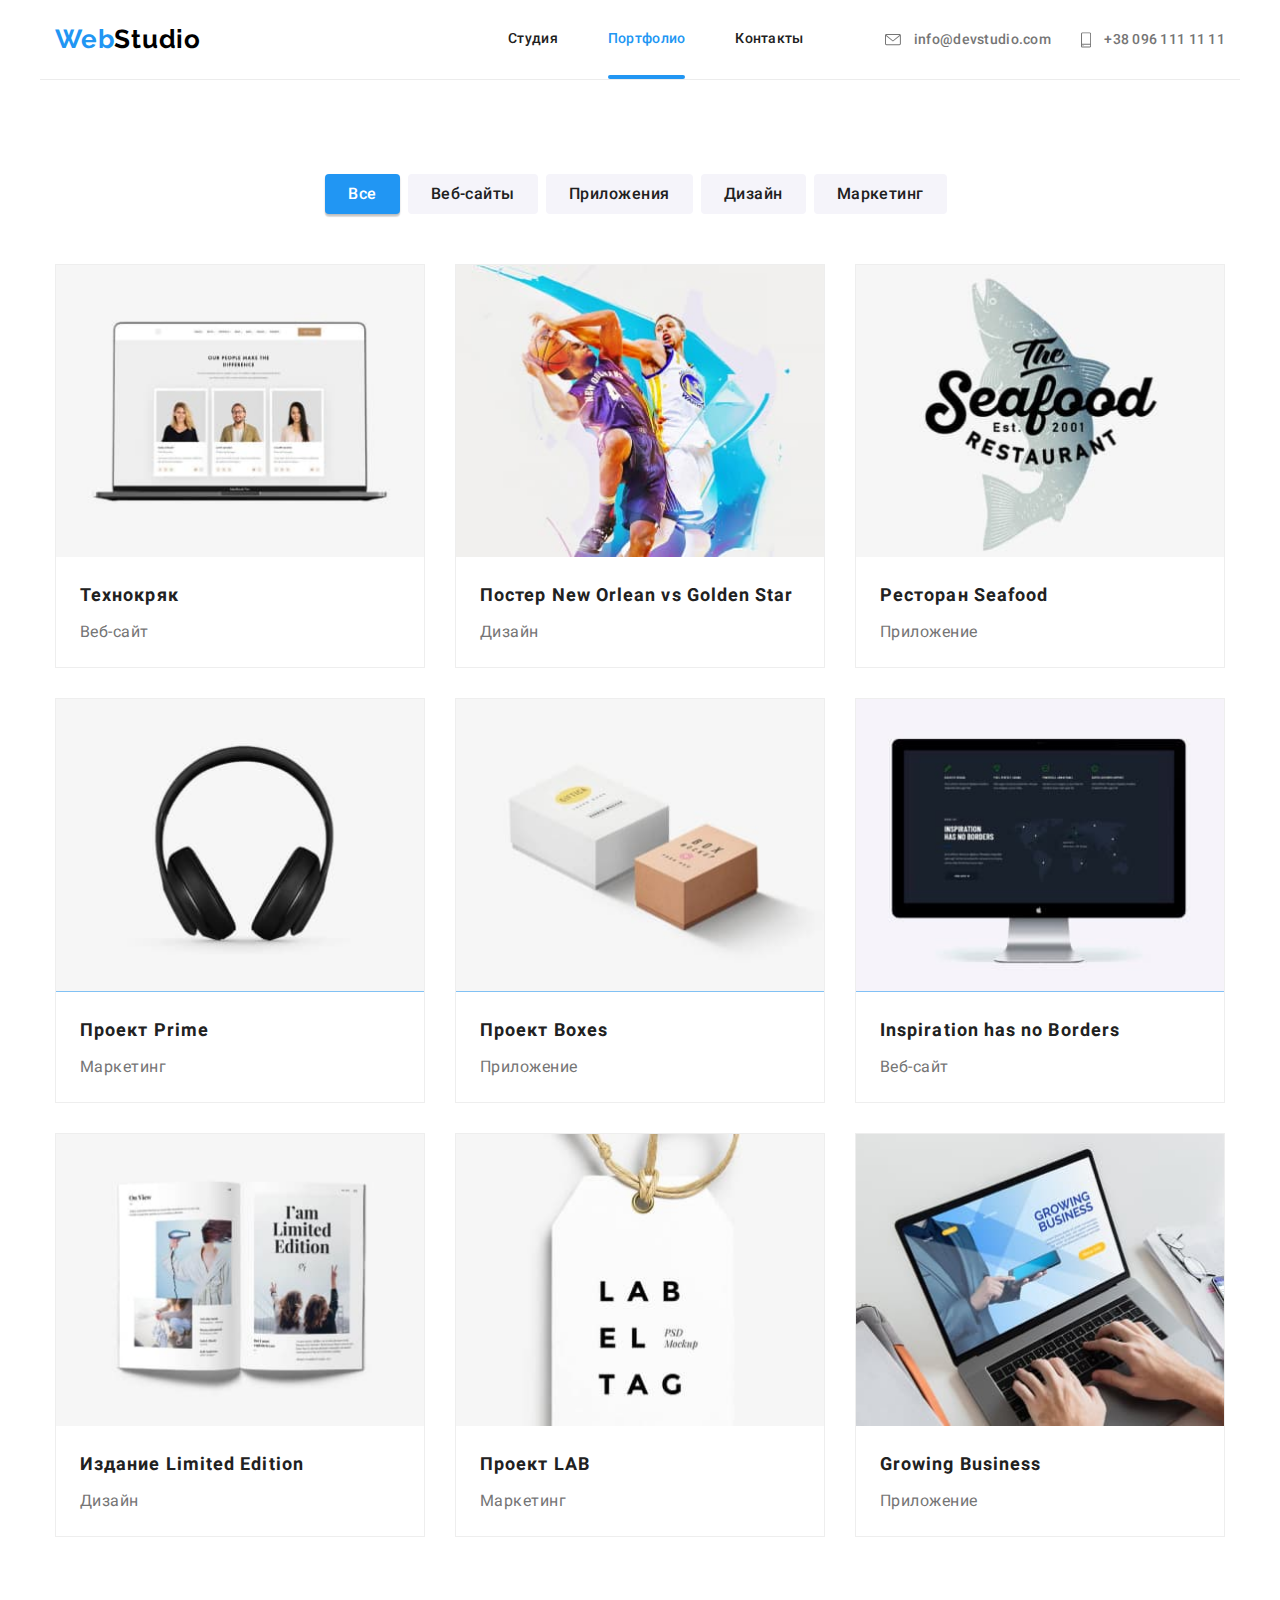
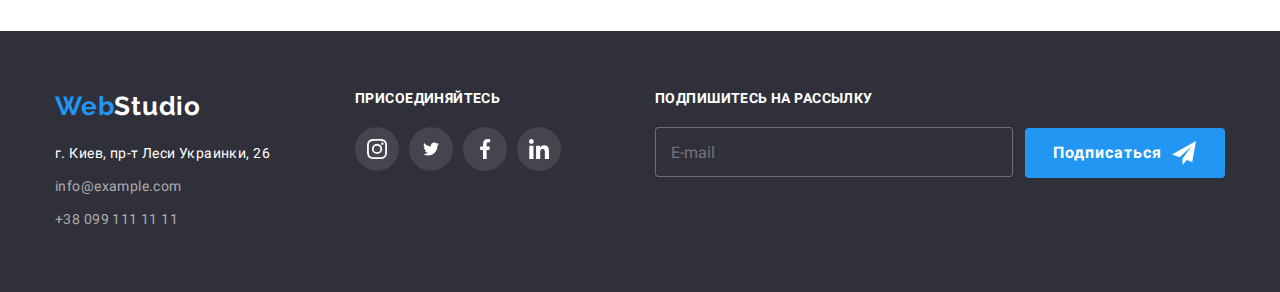
==== commit c44495b8: "Для контентных изображений использован отзывчивый элемент" ====
--- a/portfolio.html
+++ b/portfolio.html
@@ -85,7 +85,6 @@
       <section class="section">
         <div class="container">
           <h1 class="section-title visually-hidden">Портфолио</h1>
-
           <ul class="list filter">
             <li>
               <button type="button" class="filter-button active">Все</button>
@@ -103,12 +102,39 @@
               <button type="button" class="filter-button">Маркетинг</button>
             </li>
           </ul>
-
           <ul class="container portfolio list">
             <li class="portfolio-item">
               <a class="portfolio-link link" href="">
                 <div class="picture">
-                  <img src="./image/desktop/techno.jpg" alt="технокряк" width="370" />
+                  <picture>
+                    <source
+                      srcset="
+                        ./image/desktop/techno.jpg    1x,
+                        ./image/desktop/techno@2x.jpg 2x
+                      "
+                      media="(min-width: 1200px)"
+                    />
+                    <source
+                      srcset="
+                        ./image/tablet/techno.jpg    1x,
+                        ./image/tablet/techno@2x.jpg 2x
+                      "
+                      media="(min-width: 768px)"
+                    />
+                    <source
+                      srcset="
+                        ./image/mobile/techno.jpg    1x,
+                        ./image/mobile/techno@2x.jpg 2x
+                      "
+                      media="(max-width: 767px)"
+                    />
+                    <img
+                      src="./image/desktop/techno.jpg"
+                      alt="технокряк"
+                      width="370"
+                    />
+                  </picture>
+
                   <p class="text">
                     Технокряк это современная площадка распространения
                     коронавируса. Компании используют эту платформу для
@@ -124,14 +150,41 @@
             <li class="portfolio-item">
               <a class="portfolio-link link" href="">
                 <div class="picture">
-                  <img src="./image/desktop/poster.jpg" alt="постер" width="370" />
-                  <p class="text">
-                    Технокряк это современная площадка распространения
-                    коронавируса. Компании используют эту платформу для
-                    цифрового шпионажа и атак на защищённые сервера конкурентов.
-                  </p>
-                </div>
-
+                  <picture>
+                    <source
+                      srcset="
+                        ./image/desktop/poster.jpg    1x,
+                        ./image/desktop/poster@2x.jpg 2x
+                      "
+                      media="(min-width: 1200px)"
+                    />
+                    <source
+                      srcset="
+                        ./image/tablet/poster.jpg    1x,
+                        ./image/tablet/poster@2x.jpg 2x
+                      "
+                      media="(min-width: 768px)"
+                    />
+                    <source
+                      srcset="
+                        ./image/mobile/poster.jpg    1x,
+                        ./image/mobile/poster@2x.jpg 2x
+                      "
+                      media="(max-width: 767px)"
+                    />
+                    <img
+                      src="./image/desktop/poster.jpg"
+                      alt="постер"
+                      width="370"
+                    />
+                  </picture>
+
+                  <p class="text">
+                    Технокряк это современная площадка распространения
+                    коронавируса. Компании используют эту платформу для
+                    цифрового шпионажа и атак на защищённые сервера конкурентов.
+                  </p>
+                </div>
                 <div class="content">
                   <h2 class="subtitle">Постер New Orlean vs Golden Star</h2>
                   <p class="subject">Дизайн</p>
@@ -141,18 +194,41 @@
             <li class="portfolio-item">
               <a class="portfolio-link link" href="">
                 <div class="picture">
-                  <img
-                    src="./image/desktop/restaurant.jpg"
-                    alt="лого ресторана"
-                    width="370"
-                  />
-                  <p class="text">
-                    Технокряк это современная площадка распространения
-                    коронавируса. Компании используют эту платформу для
-                    цифрового шпионажа и атак на защищённые сервера конкурентов.
-                  </p>
-                </div>
-
+                  <picture>
+                    <source
+                      srcset="
+                        ./image/desktop/restaurant.jpg    1x,
+                        ./image/desktop/restaurant@2x.jpg 2x
+                      "
+                      media="(min-width: 1200px)"
+                    />
+                    <source
+                      srcset="
+                        ./image/tablet/restaurant.jpg    1x,
+                        ./image/tablet/restaurant@2x.jpg 2x
+                      "
+                      media="(min-width: 768px)"
+                    />
+                    <source
+                      srcset="
+                        ./image/mobile/restaurant.jpg    1x,
+                        ./image/mobile/restaurant@2x.jpg 2x
+                      "
+                      media="(max-width: 767px)"
+                    />
+                    <img
+                      src="./image/desktop/restaurant.jpg"
+                      alt="лого ресторана"
+                      width="370"
+                    />
+                  </picture>
+
+                  <p class="text">
+                    Технокряк это современная площадка распространения
+                    коронавируса. Компании используют эту платформу для
+                    цифрового шпионажа и атак на защищённые сервера конкурентов.
+                  </p>
+                </div>
                 <div class="content">
                   <h2 class="subtitle">Ресторан Seafood</h2>
                   <p class="subject">Приложение</p>
@@ -162,7 +238,35 @@
             <li class="portfolio-item">
               <a class="portfolio-link link" href="">
                 <div class="picture">
-                  <img src="./image/desktop/prime.jpg" alt="наушники" width="370" />
+                  <picture>
+                    <source
+                      srcset="
+                        ./image/desktop/prime.jpg    1x,
+                        ./image/desktop/prime@2x.jpg 2x
+                      "
+                      media="(min-width: 1200px)"
+                    />
+                    <source
+                      srcset="
+                        ./image/tablet/prime.jpg    1x,
+                        ./image/tablet/prime@2x.jpg 2x
+                      "
+                      media="(min-width: 768px)"
+                    />
+                    <source
+                      srcset="
+                        ./image/mobile/prime.jpg    1x,
+                        ./image/mobile/prime@2x.jpg 2x
+                      "
+                      media="(max-width: 767px)"
+                    />
+                    <img
+                      src="./image/desktop/prime.jpg"
+                      alt="наушники"
+                      width="370"
+                    />
+                  </picture>
+
                   <p class="text">
                     Технокряк это современная площадка распространения
                     коронавируса. Компании используют эту платформу для
@@ -179,7 +283,35 @@
             <li class="portfolio-item">
               <a class="portfolio-link link" href="">
                 <div class="picture">
-                  <img src="./image/desktop/boxes.jpg" alt="коробки" width="370" />
+                  <picture>
+                    <source
+                      srcset="
+                        ./image/desktop/boxes.jpg    1x,
+                        ./image/desktop/boxes@2x.jpg 2x
+                      "
+                      media="(min-width: 1200px)"
+                    />
+                    <source
+                      srcset="
+                        ./image/tablet/boxes.jpg    1x,
+                        ./image/tablet/boxes@2x.jpg 2x
+                      "
+                      media="(min-width: 768px)"
+                    />
+                    <source
+                      srcset="
+                        ./image/mobile/boxes.jpg    1x,
+                        ./image/mobile/boxes@2x.jpg 2x
+                      "
+                      media="(max-width: 767px)"
+                    />
+                    <img
+                      src="./image/desktop/boxes.jpg"
+                      alt="коробки"
+                      width="370"
+                    />
+                  </picture>
+
                   <p class="text">
                     Технокряк это современная площадка распространения
                     коронавируса. Компании используют эту платформу для
@@ -195,11 +327,35 @@
             <li class="portfolio-item">
               <a class="portfolio-link link" href="">
                 <div class="picture">
-                  <img
-                    src="./image/desktop/inspiration.jpg"
-                    alt="монитор"
-                    width="370"
-                  />
+                  <picture>
+                    <source
+                      srcset="
+                        ./image/desktop/inspiration.jpg    1x,
+                        ./image/desktop/inspiration@2x.jpg 2x
+                      "
+                      media="(min-width: 1200px)"
+                    />
+                    <source
+                      srcset="
+                        ./image/tablet/inspiration.jpg    1x,
+                        ./image/tablet/inspiration@2x.jpg 2x
+                      "
+                      media="(min-width: 768px)"
+                    />
+                    <source
+                      srcset="
+                        ./image/mobile/inspiration.jpg    1x,
+                        ./image/mobile/inspiration@2x.jpg 2x
+                      "
+                      media="(max-width: 767px)"
+                    />
+                    <img
+                      src="./image/desktop/inspiration.jpg"
+                      alt="монитор"
+                      width="370"
+                    />
+                  </picture>
+
                   <p class="text">
                     Технокряк это современная площадка распространения
                     коронавируса. Компании используют эту платформу для
@@ -215,7 +371,35 @@
             <li class="portfolio-item">
               <a class="portfolio-link link" href="">
                 <div class="picture">
-                  <img src="./image/desktop/edition.jpg" alt="издание" width="370" />
+                  <picture>
+                    <source
+                      srcset="
+                        ./image/desktop/edition.jpg    1x,
+                        ./image/desktop/edition@2x.jpg 2x
+                      "
+                      media="(min-width: 1200px)"
+                    />
+                    <source
+                      srcset="
+                        ./image/tablet/edition.jpg    1x,
+                        ./image/tablet/edition@2x.jpg 2x
+                      "
+                      media="(min-width: 768px)"
+                    />
+                    <source
+                      srcset="
+                        ./image/mobile/edition.jpg    1x,
+                        ./image/mobile/edition@2x.jpg 2x
+                      "
+                      media="(max-width: 767px)"
+                    />
+                    <img
+                      src="./image/desktop/edition.jpg"
+                      alt="издание"
+                      width="370"
+                    />
+                  </picture>
+
                   <p class="text">
                     Технокряк это современная площадка распространения
                     коронавируса. Компании используют эту платформу для
@@ -231,7 +415,35 @@
             <li class="portfolio-item">
               <a class="portfolio-link link" href="">
                 <div class="picture">
-                  <img src="./image/desktop/lab.jpg" alt="Проект LAB" width="370" />
+                  <picture>
+                    <source
+                      srcset="
+                        ./image/desktop/lab.jpg    1x,
+                        ./image/desktop/lab@2x.jpg 2x
+                      "
+                      media="(min-width: 1200px)"
+                    />
+                    <source
+                      srcset="
+                        ./image/tablet/lab.jpg    1x,
+                        ./image/tablet/lab@2x.jpg 2x
+                      "
+                      media="(min-width: 768px)"
+                    />
+                    <source
+                      srcset="
+                        ./image/mobile/lab.jpg    1x,
+                        ./image/mobile/lab@2x.jpg 2x
+                      "
+                      media="(max-width: 767px)"
+                    />
+                    <img
+                      src="./image/desktop/lab.jpg"
+                      alt="Проект LAB"
+                      width="370"
+                    />
+                  </picture>
+
                   <p class="text">
                     Технокряк это современная площадка распространения
                     коронавируса. Компании используют эту платформу для
@@ -247,7 +459,35 @@
             <li class="portfolio-item">
               <a class="portfolio-link link" href="">
                 <div class="picture">
-                  <img src="./image/desktop/business.jpg" alt="" width="370" />
+                  <picture>
+                    <source
+                      srcset="
+                        ./image/desktop/business.jpg    1x,
+                        ./image/desktop/business@2x.jpg 2x
+                      "
+                      media="(min-width: 1200px)"
+                    />
+                    <source
+                      srcset="
+                        ./image/tablet/business.jpg    1x,
+                        ./image/tablet/business@2x.jpg 2x
+                      "
+                      media="(min-width: 768px)"
+                    />
+                    <source
+                      srcset="
+                        ./image/mobile/business.jpg    1x,
+                        ./image/mobile/business@2x.jpg 2x
+                      "
+                      media="(max-width: 767px)"
+                    />
+                    <img
+                      src="./image/desktop/business.jpg"
+                      alt="бизнес"
+                      width="370"
+                    />
+                  </picture>
+
                   <p class="text">
                     Технокряк это современная площадка распространения
                     коронавируса. Компании используют эту платформу для
@@ -293,9 +533,11 @@
                 href="https://www.instagram.com/"
                 target="_blank"
                 rel="noreferrer noopener"
-                ><svg class="icon-insta icons" width="20" height="20">
-                  <use href="./image/icon/sprite.svg#icon-insta"></use></svg
-              ></a>
+              >
+                <svg class="icon-insta icons" width="20" height="20">
+                  <use href="./image/icon/sprite.svg#icon-insta"></use>
+                </svg>
+              </a>
             </li>
             <li class="social-item">
               <a
@@ -303,9 +545,11 @@
                 href="https://www.twitter.com/"
                 target="_blank"
                 rel="noreferrer noopener"
-                ><svg class="icon-twitter icons" width="20" height="16">
-                  <use href="./image/icon/sprite.svg#icon-twitter"></use></svg
-              ></a>
+              >
+                <svg class="icon-twitter icons" width="20" height="16">
+                  <use href="./image/icon/sprite.svg#icon-twitter"></use>
+                </svg>
+              </a>
             </li>
             <li class="social-item">
               <a
@@ -314,8 +558,9 @@
                 target="_blank"
                 rel="noreferrer noopener"
                 ><svg class="icon-facebook icons" width="20" height="30">
-                  <use href="./image/icon/sprite.svg#icon-facebook"></use></svg
-              ></a>
+                  <use href="./image/icon/sprite.svg#icon-facebook"></use>
+                </svg>
+              </a>
             </li>
             <li class="social-item">
               <a
@@ -323,9 +568,11 @@
                 href="https://www.linkedin.com/"
                 target="_blank"
                 rel="noreferrer noopener"
-                ><svg class="icon-linkedin icons" width="20" height="20">
-                  <use href="./image/icon/sprite.svg#icon-linkedin"></use></svg
-              ></a>
+              >
+                <svg class="icon-linkedin icons" width="20" height="20">
+                  <use href="./image/icon/sprite.svg#icon-linkedin"></use>
+                </svg>
+              </a>
             </li>
           </ul>
         </div>
--- a/css/portfolio.css
+++ b/css/portfolio.css
@@ -336,6 +336,8 @@
 
 img {
   display: block;
+  width: 100%;
+  height: auto;
 }
 
 .visually-hidden {
@@ -429,7 +431,7 @@
           align-items: center;
   padding-bottom: 60px;
   padding-top: 60px;
-  border-top: 1px solid #ececec;
+  border-bottom: 1px solid #ececec;
   background-color: #ffffff;
   -webkit-box-shadow: 0px 4px 8px rgba(0, 0, 0, 0.04), 0px 2px 4px rgba(0, 0, 0, 0.08), 0px 1px 3px rgba(0, 0, 0, 0.16);
           box-shadow: 0px 4px 8px rgba(0, 0, 0, 0.04), 0px 2px 4px rgba(0, 0, 0, 0.08), 0px 1px 3px rgba(0, 0, 0, 0.16);
@@ -626,9 +628,16 @@
   margin-bottom: 16px;
 }
 
+@media (min-width: 768px) {
+  .contacts-item:not(:last-child) {
+    margin-bottom: 10px;
+  }
+}
+
 @media (min-width: 1200px) {
   .contacts-item:not(:last-child) {
     margin-right: 30px;
+    margin-bottom: 0px;
   }
 }
 
@@ -665,6 +674,7 @@
 .icon-smartphone,
 .icon-envelope {
   display: inline-block;
+  vertical-align: middle;
   fill: #757575;
   -webkit-transition: 250ms fill cubic-bezier(0.4, 0, 0.2, 1);
   transition: 250ms fill cubic-bezier(0.4, 0, 0.2, 1);
@@ -791,6 +801,7 @@
   right: 8px;
   width: 30px;
   height: 30px;
+  padding: 0px;
   border-radius: 50%;
   border: 1px solid rgba(0, 0, 0, 0.1);
   fill: #000000;
@@ -944,6 +955,12 @@
   letter-spacing: 0.03em;
 }
 
+@media (max-width: 479px) {
+  .form-paragraf {
+    padding-right: 20px;
+  }
+}
+
 .form-fild {
   position: relative;
   display: -webkit-box;
@@ -1141,6 +1158,35 @@
 
 .navigation {
   display: block;
+}
+
+.section {
+  padding: 60px 0px;
+}
+
+@media (min-width: 1200px) {
+  .section {
+    padding: 94px 0px;
+  }
+}
+
+.section-title {
+  margin-top: 0px;
+  margin-bottom: 30px;
+  color: #212121;
+  font-weight: 700;
+  font-size: 28px;
+  line-height: 1.178;
+  text-align: center;
+  letter-spacing: 0.03em;
+}
+
+@media (min-width: 1200px) {
+  .section-title {
+    font-size: 36px;
+    line-height: 1.167;
+    margin-bottom: 50px;
+  }
 }
 
 .list.filter {
